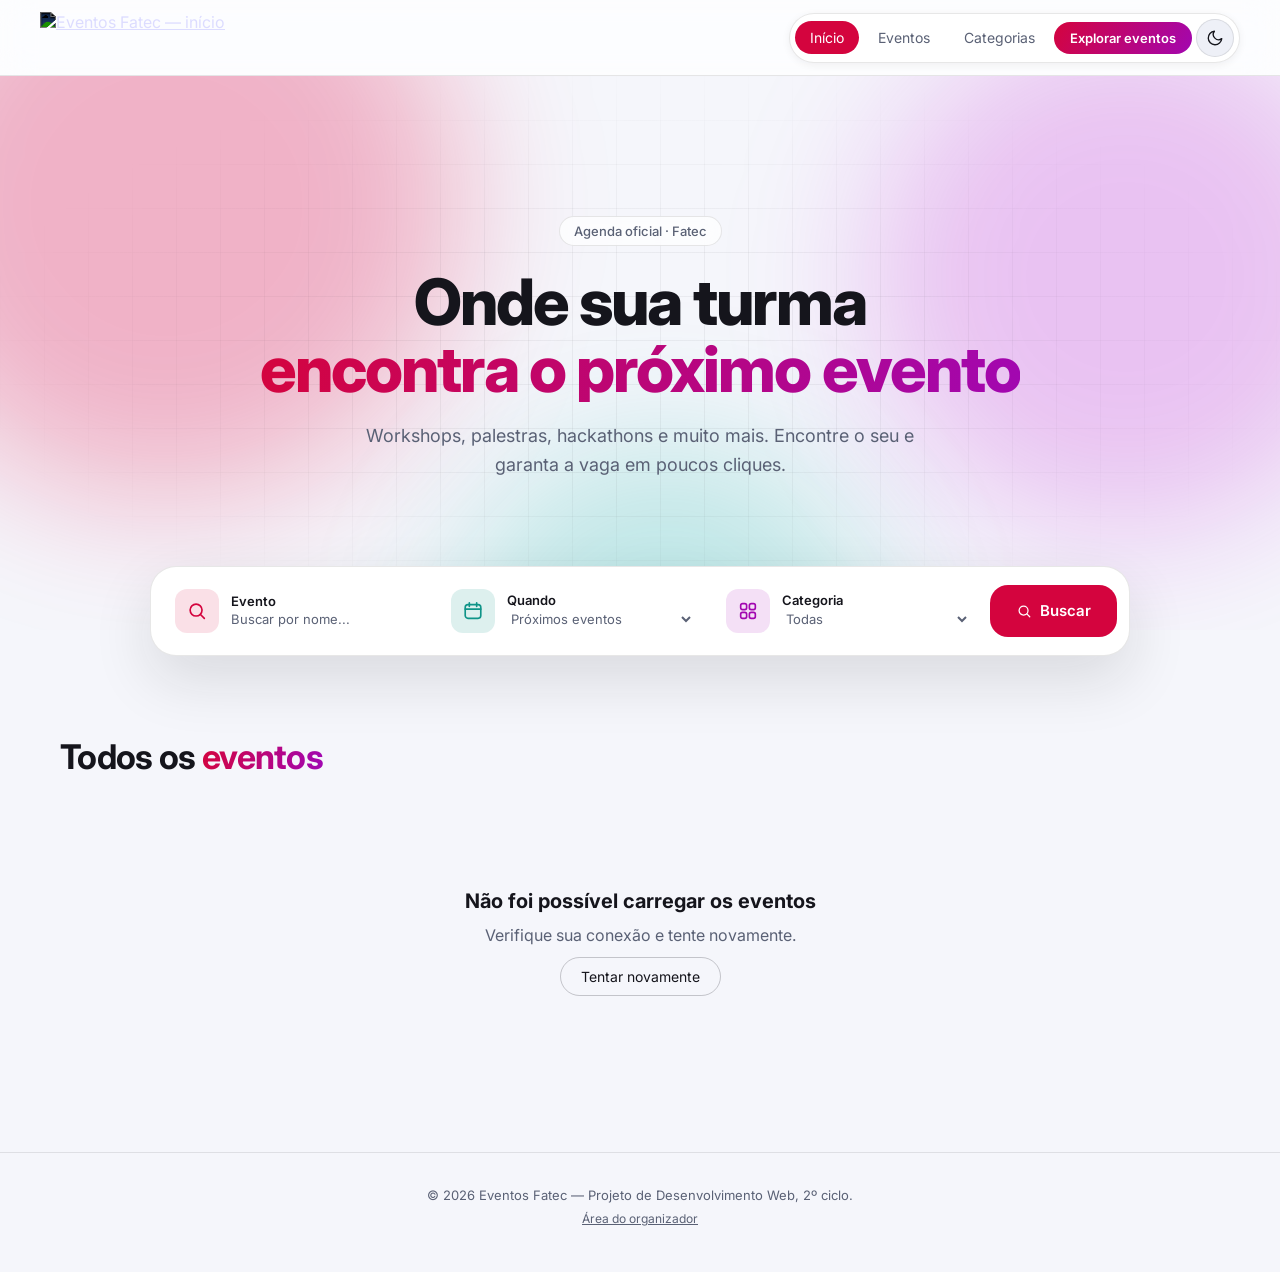
==== index.html @ 2abd9cce "feat: adicionar integracoes" ====
<!DOCTYPE html>
<html lang="pt-BR">

<head>
    <meta charset="UTF-8">
    <meta name="viewport" content="width=device-width, initial-scale=1.0">
    <title>Eventos Fatec | Agenda de eventos</title>
    <meta name="description" content="Workshops, palestras, hackathons e outros eventos da Fatec. Encontre e inscreva-se.">
    <meta name="color-scheme" content="dark light">
    <link rel="stylesheet" href="./assets/css/styles.css">

    <link rel="preconnect" href="https://fonts.googleapis.com">
    <link rel="preconnect" href="https://fonts.gstatic.com" crossorigin>
    <link
        href="https://fonts.googleapis.com/css2?family=Inter:ital,opsz,wght@0,14..32,100..900;1,14..32,100..900&display=swap"
        rel="stylesheet">

    <!-- Tema: no <head> para aplicar antes da primeira pintura (sem "flash") -->
    <script src="./assets/js/theme.js"></script>
</head>

<body class="site">
    <a class="skip-link" href="#conteudo">Pular para o conteúdo</a>

    <nav class="header-menu" aria-label="Principal">
        <a href="index.html" class="brand">
            <img class="logo" alt="Eventos Fatec — início" src="./assets/images/logotipo-eventos-fatec.png" />
        </a>
        <ul class="navigation">
            <li class="item">
                <a class="link active" href="index.html" aria-current="page">Início</a>
            </li>
            <li class="item">
                <a class="link" href="index.html#eventos">Eventos</a>
            </li>
            <li class="item">
                <a class="link" href="index.html#categorias">Categorias</a>
            </li>
            <li class="item">
                <a class="call-to-action" href="index.html#eventos">Explorar eventos</a>
            </li>
        </ul>
    </nav>

    <header class="hero">
        <div class="hero-aurora" aria-hidden="true">
            <span class="blob blob-1"></span>
            <span class="blob blob-2"></span>
            <span class="blob blob-3"></span>
            <span class="hero-grid"></span>
        </div>

        <div class="hero-content">
            <p class="eyebrow" data-reveal>Agenda oficial · Fatec</p>
            <h1 class="title" data-reveal>Onde sua turma <span class="highlight">encontra o próximo evento</span></h1>
            <p class="description" data-reveal>Workshops, palestras, hackathons e muito mais. Encontre o seu e garanta a vaga em poucos cliques.</p>
        </div>
    </header>

    <main id="conteudo">
        <form class="search-panel" id="form-busca" role="search" aria-label="Buscar eventos" data-reveal="scale">
            <label class="search-field">
                <span class="search-icon search-icon--primary" data-icon="search"></span>
                <span class="search-text">
                    <span class="search-label">Evento</span>
                    <input type="search" id="busca-eventos" name="q" placeholder="Buscar por nome..." autocomplete="off" />
                </span>
            </label>

            <label class="search-field">
                <span class="search-icon search-icon--secondary" data-icon="calendar"></span>
                <span class="search-text">
                    <span class="search-label">Quando</span>
                    <select id="filtro-periodo" name="quando">
                        <option value="proximos">Próximos eventos</option>
                        <option value="mes">Este mês</option>
                        <option value="todos">Todas as datas</option>
                        <option value="encerrados">Já encerrados</option>
                    </select>
                </span>
            </label>

            <label class="search-field">
                <span class="search-icon search-icon--tertiary" data-icon="grid"></span>
                <span class="search-text">
                    <span class="search-label">Categoria</span>
                    <select id="filtro-categoria" name="categoria">
                        <option value="">Todas</option>
                    </select>
                </span>
            </label>

            <button type="submit" class="search-submit">
                <span data-icon="search"></span>
                Buscar
            </button>
        </form>

        <section class="section" id="destaques" aria-labelledby="titulo-destaques">
            <div class="section-header" data-reveal>
                <h2 class="section-title" id="titulo-destaques">Em <span class="highlight">destaque</span></h2>
                <div class="carousel-controls">
                    <button type="button" class="round-button" id="carrossel-anterior" aria-label="Destaques anteriores">
                        <span class="flip" data-icon="arrow"></span>
                    </button>
                    <button type="button" class="round-button" id="carrossel-proximo" aria-label="Próximos destaques">
                        <span data-icon="arrow"></span>
                    </button>
                </div>
            </div>

            <div class="carousel" id="carrossel-destaques" tabindex="0" aria-label="Eventos em destaque"></div>
        </section>

        <section class="section" id="eventos" aria-labelledby="titulo-eventos">
            <div class="section-header" data-reveal>
                <h2 class="section-title" id="titulo-eventos">Todos os <span class="highlight">eventos</span></h2>
                <p class="results-count" id="contador-eventos" aria-live="polite"></p>
            </div>

            <nav class="filter" id="categorias" aria-label="Filtrar por categoria">
                <ul class="filter-list" id="lista-categorias"></ul>
            </nav>

            <div class="event-grid" id="lista-eventos"></div>
        </section>
    </main>

    <footer class="footer">
        <p>© 2026 Eventos Fatec — Projeto de Desenvolvimento Web, 2º ciclo.</p>
        <a class="footer-link" href="admin/login.html">Área do organizador</a>
    </footer>

    <script src="https://cdn.jsdelivr.net/npm/@supabase/supabase-js@2.118.0/dist/umd/supabase.min.js"></script>
    <script src="./supabase-credentials.js"></script>
    <script src="./assets/js/supabaseClient.js"></script>
    <script src="./assets/js/utils/dom.js"></script>
    <script src="./assets/js/utils/text.js"></script>
    <script src="./assets/js/motion.js"></script>
    <script src="./js/services/catalogoService.js"></script>
    <script src="./js/components/eventoView.js"></script>
    <script src="./js/pages/home.js"></script>
</body>

</html>
---- assets/css/styles.css ----
/* =============================================================================
   Eventos Fatec — estilos globais (site público + painel)

   Organização:
     1. Tokens (escala fixa + cores por tema)
     2. Base / acessibilidade
     3. Cabeçalho e navegação (compartilhado)
     4. Botões, tags e chips
     5. Site público: hero, busca, seções, carrossel, cards, detalhe, inscrição
     6. Formulários (compartilhado)
     7. Painel administrativo
     8. Estados: feedback, vazio, skeleton
     9. Movimento: animações, revelação ao rolar, troca de tema
    10. Responsivo

   Regra: nenhuma cor fixa fora da seção 1. Use sempre as variáveis --color-*.
   ============================================================================= */

/* ---------- 1. Tokens ---------- */

:root {
    /* Escala (não muda com o tema) */
    --radius-sm: 8px;
    --radius-md: 12px;
    --radius-lg: 18px;
    --radius-xl: 26px;
    --radius-pill: 999px;

    --container-lg: 1160px;
    --container-md: 820px;
    --container-sm: 520px;

    --font-sans: "Inter", system-ui, -apple-system, "Segoe UI", sans-serif;

    --ease-out: cubic-bezier(.22, 1, .36, 1);
    --ease-spring: cubic-bezier(.34, 1.56, .64, 1);
    --duration-fast: .2s;
    --duration: .35s;
    --duration-slow: .8s;

    --header-height: 76px;

    /* Marca (iguais nos dois temas) */
    --brand-pink: #e20543;
    --brand-purple: #bf09cf;
    --brand-teal: #14b8a6;
    --white: #ffffff;
    --black: #000000;

    /* Elementos sobre as capas coloridas (iguais nos dois temas) */
    --cover-shine: rgba(255, 255, 255, .28);
    --cover-watermark: rgba(255, 255, 255, .16);
    --cover-tag-dark: rgba(0, 0, 0, .45);
    --cover-text-shadow: rgba(0, 0, 0, .25);
    --date-badge-bg: rgba(255, 255, 255, .92);
    --date-badge-text: #15151c;
    --date-badge-text-muted: #5a6175;
}

/* Tema escuro (padrão) */
:root,
:root[data-theme="dark"] {
    color-scheme: dark;

    --color-bg: #121216;
    --color-bg-elevated: #0b0b0e;
    --color-surface: #1b1b21;
    --color-surface-2: #25252d;
    --color-input: #23232b;

    --color-text: #f5f5f8;
    --color-text-muted: #9aa3bd;
    --color-border: rgba(255, 255, 255, .12);
    --color-border-strong: rgba(255, 255, 255, .24);

    --color-primary: var(--brand-pink);
    --color-primary-hover: #ff2a63;
    --color-secondary: var(--brand-purple);
    --color-tertiary: var(--brand-teal);
    --color-on-primary: var(--white);

    --color-track: rgba(255, 255, 255, .12);
    --color-row-hover: rgba(255, 255, 255, .04);
    --color-glass: rgba(18, 18, 22, .62);
    --color-glass-light: rgba(255, 255, 255, .16);
    --color-glass-border: rgba(255, 255, 255, .14);
    --color-cover-text: var(--white);

    --color-success: #5fe0a0;
    --color-success-bg: rgba(46, 204, 113, .14);
    --color-success-border: rgba(46, 204, 113, .4);
    --color-danger: #ff8a8a;
    --color-danger-bg: rgba(248, 81, 73, .14);
    --color-danger-border: rgba(248, 81, 73, .45);
    --color-warning: #ffc864;
    --color-warning-bg: rgba(255, 184, 0, .16);

    --hero-blob-1: rgba(226, 5, 67, .55);
    --hero-blob-2: rgba(191, 9, 207, .45);
    --hero-blob-3: rgba(20, 184, 166, .35);
    --hero-grid-line: rgba(255, 255, 255, .05);

    --shadow-sm: 0 2px 8px rgba(0, 0, 0, .3);
    --shadow-md: 0 12px 30px rgba(0, 0, 0, .35);
    --shadow-lg: 0 24px 60px rgba(0, 0, 0, .5);
    --shadow-glow: 0 10px 30px rgba(226, 5, 67, .35);
}

/* Tema claro */
:root[data-theme="light"] {
    color-scheme: light;

    --color-bg: #f5f6fb;
    --color-bg-elevated: #ffffff;
    --color-surface: #ffffff;
    --color-surface-2: #eef0f7;
    --color-input: #ffffff;

    --color-text: #15151c;
    --color-text-muted: #5a6175;
    --color-border: rgba(21, 21, 28, .1);
    --color-border-strong: rgba(21, 21, 28, .22);

    --color-primary: #d4043e;
    --color-primary-hover: #b30334;
    --color-secondary: #a207b0;
    --color-tertiary: #0f9488;
    --color-on-primary: var(--white);

    --color-track: rgba(21, 21, 28, .1);
    --color-row-hover: rgba(21, 21, 28, .035);
    --color-glass: rgba(255, 255, 255, .72);
    --color-glass-light: rgba(255, 255, 255, .22);
    --color-glass-border: rgba(21, 21, 28, .08);
    --color-cover-text: var(--white);

    --color-success: #13804a;
    --color-success-bg: rgba(19, 128, 74, .1);
    --color-success-border: rgba(19, 128, 74, .35);
    --color-danger: #c0262d;
    --color-danger-bg: rgba(192, 38, 45, .08);
    --color-danger-border: rgba(192, 38, 45, .35);
    --color-warning: #9a6200;
    --color-warning-bg: rgba(255, 184, 0, .2);

    --hero-blob-1: rgba(226, 5, 67, .28);
    --hero-blob-2: rgba(191, 9, 207, .22);
    --hero-blob-3: rgba(20, 184, 166, .24);
    --hero-grid-line: rgba(21, 21, 28, .05);

    --shadow-sm: 0 2px 8px rgba(21, 21, 28, .06);
    --shadow-md: 0 12px 30px rgba(21, 21, 28, .08);
    --shadow-lg: 0 24px 60px rgba(21, 21, 28, .12);
    --shadow-glow: 0 10px 30px rgba(212, 4, 62, .25);

    --logo-filter: invert(1) hue-rotate(180deg) saturate(1.4);
}

/* ---------- 2. Base / acessibilidade ---------- */

* {
    margin: 0;
    padding: 0;
    box-sizing: border-box;
}

html {
    scroll-behavior: smooth;
    scroll-padding-top: calc(var(--header-height) + 16px);
}

body {
    font-family: var(--font-sans);
    background-color: var(--color-bg);
    color: var(--color-text);
    min-height: 100vh;
    display: flex;
    flex-direction: column;
    -webkit-font-smoothing: antialiased;
    transition: background-color var(--duration) ease, color var(--duration) ease;

    > main {
        flex: 1;
    }
}

input,
select,
textarea,
button {
    font: inherit;
}

:focus-visible {
    outline: 2px solid var(--color-primary);
    outline-offset: 3px;
    border-radius: 6px;
}

.skip-link {
    position: absolute;
    left: 16px;
    top: -60px;
    z-index: 100;
    padding: 10px 16px;
    border-radius: var(--radius-pill);
    background: var(--color-primary);
    color: var(--color-on-primary);
    text-decoration: none;
    transition: top var(--duration-fast);

    &:focus {
        top: 12px;
    }
}

.icon {
    width: 1.1em;
    height: 1.1em;
    flex-shrink: 0;
    fill: none;
    stroke: currentColor;
    stroke-width: 1.8;
    stroke-linecap: round;
    stroke-linejoin: round;
    vertical-align: -.18em;
}

[data-icon] {
    display: inline-flex;
}

.flip .icon {
    transform: scaleX(-1);
}

.highlight {
    background-image: linear-gradient(100deg, var(--color-primary), var(--color-secondary), var(--color-primary));
    background-size: 200% auto;
    background-clip: text;
    -webkit-background-clip: text;
    -webkit-text-fill-color: transparent;
    animation: gradient-pan 6s linear infinite;
}

/* ---------- 3. Cabeçalho e navegação ---------- */

.header-menu {
    position: sticky;
    top: 0;
    z-index: 50;
    display: flex;
    flex-wrap: wrap;
    justify-content: space-between;
    align-items: center;
    gap: 12px 24px;
    min-height: var(--header-height);
    padding: 10px clamp(16px, 4vw, 40px);
    background-color: var(--color-glass);
    backdrop-filter: blur(16px) saturate(140%);
    -webkit-backdrop-filter: blur(16px) saturate(140%);
    border-bottom: 1px solid var(--color-border);

    .brand {
        display: inline-flex;
    }

    .logo {
        height: 52px;
        /* O PNG tem o texto "Eventos" branco: no tema claro inverte a luminosidade
           e gira o matiz 180° para manter rosa/roxo da marca. */
        filter: var(--logo-filter, none);
        transition: transform var(--duration) var(--ease-spring);

        &:hover {
            transform: rotate(-4deg) scale(1.04);
        }
    }

    .navigation {
        display: flex;
        flex-wrap: wrap;
        justify-content: center;
        align-items: center;
        gap: 4px;
        list-style: none;
        padding: 5px;
        border-radius: var(--radius-pill);
        background-color: var(--color-surface);
        border: 1px solid var(--color-border);
        box-shadow: var(--shadow-sm);

        .item {
            display: flex;

            .link {
                display: inline-block;
                padding: 8px 15px;
                border-radius: var(--radius-pill);
                color: var(--color-text-muted);
                font-size: 14px;
                text-decoration: none;
                transition: color var(--duration-fast), background-color var(--duration-fast);

                &:hover {
                    color: var(--color-text);
                    background-color: var(--color-surface-2);
                }

                &.active {
                    color: var(--color-on-primary);
                    background-color: var(--color-primary);
                }
            }

            .call-to-action {
                display: inline-block;
                padding: 8px 16px;
                border: none;
                border-radius: var(--radius-pill);
                background-image: linear-gradient(120deg, var(--color-primary), var(--color-secondary));
                color: var(--color-on-primary);
                font-size: 13px;
                font-weight: 600;
                text-decoration: none;
                cursor: pointer;
                transition: transform var(--duration-fast) var(--ease-out), box-shadow var(--duration-fast);

                &:hover {
                    transform: translateY(-1px);
                    box-shadow: var(--shadow-glow);
                }
            }
        }
    }
}

.theme-toggle {
    position: relative;
    display: inline-grid;
    place-items: center;
    width: 38px;
    height: 38px;
    border-radius: 50%;
    border: 1px solid var(--color-border);
    background-color: var(--color-surface-2);
    color: var(--color-text);
    cursor: pointer;
    overflow: hidden;
    transition: border-color var(--duration-fast), transform var(--duration-fast) var(--ease-out);

    &:hover {
        border-color: var(--color-primary);
        transform: rotate(12deg);
    }

    svg {
        position: absolute;
        width: 18px;
        height: 18px;
        fill: none;
        stroke: currentColor;
        stroke-width: 1.8;
        stroke-linecap: round;
        stroke-linejoin: round;
        transition: transform .5s var(--ease-spring), opacity var(--duration);
    }
}

/* No escuro mostra o sol (ação: ir para o claro); no claro, a lua. */
:root[data-theme="dark"] .theme-toggle .icon-moon,
:root[data-theme="light"] .theme-toggle .icon-sun {
    opacity: 0;
    transform: rotate(-90deg) scale(.4);
}

/* ---------- 4. Botões, tags e chips ---------- */

.btn-cta {
    display: inline-flex;
    align-items: center;
    justify-content: center;
    gap: 8px;
    padding: 12px 24px;
    border: none;
    border-radius: var(--radius-pill);
    background-image: linear-gradient(120deg, var(--color-primary), var(--color-secondary));
    background-size: 160% auto;
    color: var(--color-on-primary);
    font-size: 14px;
    font-weight: 600;
    text-align: center;
    text-decoration: none;
    cursor: pointer;
    transition: transform var(--duration-fast) var(--ease-out), box-shadow var(--duration-fast), background-position var(--duration);

    &:hover:not(:disabled) {
        transform: translateY(-2px);
        box-shadow: var(--shadow-glow);
        background-position: right center;

        .icon {
            transform: translateX(3px);
        }
    }

    .icon {
        transition: transform var(--duration-fast) var(--ease-out);
    }

    &:disabled {
        background-image: none;
        background-color: var(--color-surface-2);
        color: var(--color-text-muted);
    }
}

.btn-cta--block {
    width: 100%;
}

.btn-ghost {
    display: inline-flex;
    align-items: center;
    justify-content: center;
    gap: 8px;
    padding: 10px 20px;
    border-radius: var(--radius-pill);
    border: 1px solid var(--color-border-strong);
    background-color: transparent;
    color: var(--color-text);
    font-size: 14px;
    text-decoration: none;
    cursor: pointer;
    transition: border-color var(--duration-fast), background-color var(--duration-fast);

    &:hover {
        border-color: var(--color-primary);
        background-color: var(--color-surface-2);
    }
}

.round-button {
    display: inline-grid;
    place-items: center;
    width: 42px;
    height: 42px;
    border-radius: 50%;
    border: 1px solid var(--color-border-strong);
    background-color: var(--color-surface);
    color: var(--color-text);
    cursor: pointer;
    transition: border-color var(--duration-fast), transform var(--duration-fast) var(--ease-out), opacity var(--duration-fast);

    &:hover:not(:disabled) {
        border-color: var(--color-primary);
        transform: scale(1.06);
    }

    &:disabled {
        opacity: .35;
    }
}

.btn-sm {
    display: inline-block;
    border: none;
    cursor: pointer;
    font-size: 12px;
    padding: 6px 14px;
    border-radius: var(--radius-pill);
    transition: var(--duration-fast);
    text-decoration: none;
}

.btn-edit {
    background-color: var(--color-surface-2);
    color: var(--color-text);
    border: 1px solid var(--color-border);

    &:hover {
        border-color: var(--color-primary);
    }
}

.btn-delete {
    background-color: transparent;
    color: var(--color-primary);
    border: 1px solid var(--color-primary);

    &:hover:not(:disabled) {
        background-color: var(--color-primary);
        color: var(--color-on-primary);
    }
}

.tag {
    display: inline-flex;
    align-items: center;
    padding: 4px 10px;
    border-radius: var(--radius-pill);
    font-size: 11px;
    font-weight: 600;
    letter-spacing: .02em;
}

.tag--highlight {
    background-color: var(--color-primary);
    color: var(--color-on-primary);
}

.tag--glass {
    background-color: var(--color-glass-light);
    color: var(--color-cover-text);
    backdrop-filter: blur(8px);
    -webkit-backdrop-filter: blur(8px);
}

.tag--muted {
    background-color: var(--cover-tag-dark);
    color: var(--white);
}

.tag--warning {
    background-color: var(--color-warning-bg);
    color: var(--color-warning);
    backdrop-filter: blur(8px);
    -webkit-backdrop-filter: blur(8px);
}

.chip {
    display: inline-flex;
    align-items: center;
    gap: 8px;
    padding: 8px 16px;
    border-radius: var(--radius-pill);
    border: 1px solid var(--color-border);
    background-color: var(--color-surface);
    color: var(--color-text-muted);
    font-size: 13px;
    cursor: pointer;
    transition: color var(--duration-fast), border-color var(--duration-fast), background-color var(--duration-fast), transform var(--duration-fast) var(--ease-out);

    &:hover {
        color: var(--color-text);
        border-color: var(--accent, var(--color-primary));
        transform: translateY(-1px);
    }

    &.active {
        color: var(--color-on-primary);
        background-color: var(--color-primary);
        border-color: var(--color-primary);

        .chip-dot {
            background-color: var(--color-on-primary);
        }
    }
}

.chip-dot {
    width: 8px;
    height: 8px;
    border-radius: 50%;
    background-color: var(--accent, var(--color-primary));
}

/* ---------- 5. Site público ---------- */

/* Hero */
.hero {
    position: relative;
    overflow: hidden;
    isolation: isolate;
    padding: clamp(80px, 12vw, 140px) 20px clamp(110px, 12vw, 150px);
    text-align: center;

    .hero-content {
        position: relative;
        max-width: 780px;
        margin: 0 auto;
        display: flex;
        flex-direction: column;
        align-items: center;
    }

    .eyebrow {
        display: inline-block;
        padding: 6px 14px;
        margin-bottom: 22px;
        border-radius: var(--radius-pill);
        border: 1px solid var(--color-border);
        background-color: var(--color-glass);
        backdrop-filter: blur(8px);
        -webkit-backdrop-filter: blur(8px);
        color: var(--color-text-muted);
        font-size: 13px;
        font-weight: 500;
    }

    .title {
        color: var(--color-text);
        font-size: clamp(34px, 5vw + 1rem, 64px);
        line-height: 1.05;
        letter-spacing: -.03em;
        font-weight: 800;
        margin-bottom: 20px;

        .highlight {
            display: inline-block;
        }
    }

    .description {
        color: var(--color-text-muted);
        font-size: clamp(15px, 1vw + .6rem, 18px);
        line-height: 1.6;
        max-width: 560px;
    }
}

.hero-aurora {
    position: absolute;
    inset: 0;
    z-index: -1;
    pointer-events: none;

    .blob {
        position: absolute;
        border-radius: 50%;
        filter: blur(70px);
        animation: drift 18s ease-in-out infinite alternate;
    }

    .blob-1 {
        width: 46vw;
        height: 46vw;
        max-width: 620px;
        max-height: 620px;
        left: -10%;
        top: -30%;
        background: var(--hero-blob-1);
    }

    .blob-2 {
        width: 40vw;
        height: 40vw;
        max-width: 540px;
        max-height: 540px;
        right: -8%;
        top: -10%;
        background: var(--hero-blob-2);
        animation-duration: 22s;
        animation-delay: -6s;
    }

    .blob-3 {
        width: 34vw;
        height: 34vw;
        max-width: 460px;
        max-height: 460px;
        left: 35%;
        bottom: -45%;
        background: var(--hero-blob-3);
        animation-duration: 26s;
        animation-delay: -12s;
    }

    .hero-grid {
        position: absolute;
        inset: 0;
        background-image:
            linear-gradient(var(--hero-grid-line) 1px, transparent 1px),
            linear-gradient(90deg, var(--hero-grid-line) 1px, transparent 1px);
        background-size: 44px 44px;
        mask-image: radial-gradient(ellipse at center, black 30%, transparent 75%);
        -webkit-mask-image: radial-gradient(ellipse at center, black 30%, transparent 75%);
    }
}

/* Painel de busca sobreposto ao hero */
.search-panel {
    position: relative;
    z-index: 2;
    display: grid;
    grid-template-columns: repeat(3, 1fr) auto;
    align-items: center;
    gap: 8px;
    width: min(92%, 980px);
    margin: -64px auto 0;
    padding: 12px;
    border-radius: var(--radius-xl);
    background-color: var(--color-surface);
    border: 1px solid var(--color-border);
    box-shadow: var(--shadow-lg);
}

.search-field {
    display: flex;
    align-items: center;
    gap: 12px;
    padding: 10px 12px;
    border-radius: var(--radius-lg);
    cursor: text;
    transition: background-color var(--duration-fast);

    &:hover,
    &:focus-within {
        background-color: var(--color-surface-2);
    }

    .search-text {
        display: flex;
        flex-direction: column;
        min-width: 0;
        flex: 1;
    }

    .search-label {
        font-size: 13px;
        font-weight: 600;
        color: var(--color-text);
    }

    input,
    select {
        width: 100%;
        border: none;
        background: transparent;
        color: var(--color-text-muted);
        font-size: 13px;
        padding: 2px 0;
        outline: none;
        cursor: pointer;

        &::placeholder {
            color: var(--color-text-muted);
        }
    }

    select option {
        background-color: var(--color-surface);
        color: var(--color-text);
    }
}

.search-icon {
    display: grid;
    place-items: center;
    width: 44px;
    height: 44px;
    border-radius: var(--radius-md);
    font-size: 20px;
    flex-shrink: 0;
    transition: transform var(--duration) var(--ease-spring);

    .search-field:hover &,
    .search-field:focus-within & {
        transform: scale(1.08) rotate(-4deg);
    }
}

.search-icon--primary {
    color: var(--color-primary);
    background-color: color-mix(in srgb, var(--color-primary) 12%, transparent);
}

.search-icon--secondary {
    color: var(--color-tertiary);
    background-color: color-mix(in srgb, var(--color-tertiary) 14%, transparent);
}

.search-icon--tertiary {
    color: var(--color-secondary);
    background-color: color-mix(in srgb, var(--color-secondary) 12%, transparent);
}

.search-submit {
    display: inline-flex;
    align-items: center;
    justify-content: center;
    gap: 8px;
    height: 52px;
    padding: 0 26px;
    border: none;
    border-radius: var(--radius-lg);
    background-color: var(--color-primary);
    color: var(--color-on-primary);
    font-size: 15px;
    font-weight: 600;
    cursor: pointer;
    transition: background-color var(--duration-fast), transform var(--duration-fast) var(--ease-out), box-shadow var(--duration-fast);

    &:hover {
        background-color: var(--color-primary-hover);
        transform: translateY(-1px);
        box-shadow: var(--shadow-glow);
    }
}

/* Seções */
.section {
    width: min(92%, var(--container-lg));
    margin: 0 auto;
    padding: clamp(48px, 7vw, 80px) 0 0;

    &:last-of-type {
        padding-bottom: clamp(56px, 8vw, 96px);
    }
}

.section-header {
    display: flex;
    flex-wrap: wrap;
    justify-content: space-between;
    align-items: flex-end;
    gap: 12px 20px;
    margin-bottom: 24px;
}

.section-title {
    font-size: clamp(24px, 2vw + 1rem, 34px);
    font-weight: 700;
    letter-spacing: -.02em;
    color: var(--color-text);
}

.results-count {
    color: var(--color-text-muted);
    font-size: 14px;
}

.carousel-controls {
    display: flex;
    gap: 8px;
}

/* Carrossel horizontal com snap */
.carousel {
    display: grid;
    grid-auto-flow: column;
    grid-auto-columns: min(300px, 80%);
    gap: 22px;
    overflow-x: auto;
    overscroll-behavior-x: contain;
    scroll-snap-type: x mandatory;
    padding: 6px 4px 22px;
    scrollbar-width: thin;
    scrollbar-color: var(--color-border-strong) transparent;

    > * {
        scroll-snap-align: start;
    }
}

/* Filtro de categorias */
.filter {
    margin-bottom: 28px;

    .filter-list {
        display: flex;
        flex-wrap: wrap;
        gap: 8px;
        list-style: none;
    }
}

/* Grade de eventos */
.event-grid {
    display: grid;
    grid-template-columns: repeat(auto-fill, minmax(min(100%, 270px), 1fr));
    gap: 26px 22px;

    > .empty-state {
        grid-column: 1 / -1;
    }
}

/* Card de evento */
.event-card {
    --accent-safe: var(--accent, var(--color-primary));
    min-width: 0;
}

.event-card-link {
    display: flex;
    flex-direction: column;
    gap: 14px;
    height: 100%;
    color: inherit;
    text-decoration: none;
    border-radius: var(--radius-xl);
    transition: transform var(--duration) var(--ease-out);

    &:hover {
        transform: translateY(-6px);

        .event-cover {
            box-shadow: var(--shadow-lg);
        }

        .event-cover::before {
            transform: scale(1.08) rotate(1deg);
        }

        .event-cover::after {
            transform: translateX(120%) skewX(-18deg);
        }

        .event-cover-watermark {
            transform: translateX(10px);
        }

        .event-title {
            color: var(--color-primary);
        }
    }
}

/* Capa gerada a partir da cor da categoria (sem depender de imagens) */
.event-cover,
.detail-hero,
.summary-cover {
    --accent-safe: var(--accent, var(--color-primary));
    position: relative;
    overflow: hidden;
    isolation: isolate;
    border-radius: var(--radius-xl);
    color: var(--color-cover-text);
    box-shadow: var(--shadow-md);
    transition: box-shadow var(--duration) var(--ease-out);

    &::before {
        content: "";
        position: absolute;
        inset: 0;
        z-index: -1;
        background:
            radial-gradient(120% 90% at 0% 0%, color-mix(in srgb, var(--accent-safe) 70%, var(--white)) 0%, transparent 55%),
            radial-gradient(90% 90% at 100% 100%, color-mix(in srgb, var(--color-secondary) 75%, var(--black)) 0%, transparent 60%),
            linear-gradient(140deg, var(--accent-safe), color-mix(in srgb, var(--accent-safe) 35%, var(--color-secondary)));
        transition: transform var(--duration-slow) var(--ease-out);
    }
}

.event-cover {
    aspect-ratio: 4 / 3;
    padding: 14px;

    /* Brilho que atravessa a capa no hover */
    &::after {
        content: "";
        position: absolute;
        inset: -20% auto -20% -60%;
        width: 40%;
        background: linear-gradient(90deg, transparent, var(--cover-shine), transparent);
        transform: translateX(-120%) skewX(-18deg);
        transition: transform .9s var(--ease-out);
        pointer-events: none;
    }
}

.event-card--featured .event-cover {
    aspect-ratio: 4 / 5;
}

.event-cover-watermark {
    position: absolute;
    left: 14px;
    bottom: 2px;
    z-index: -1;
    font-size: clamp(44px, 6vw, 72px);
    font-weight: 900;
    letter-spacing: -.04em;
    line-height: 1;
    color: var(--cover-watermark);
    white-space: nowrap;
    transition: transform var(--duration-slow) var(--ease-out);
}

.event-cover-tags {
    position: absolute;
    top: 14px;
    right: 14px;
    display: flex;
    flex-wrap: wrap;
    justify-content: flex-end;
    gap: 6px;
    max-width: 60%;
}

.event-cover-category {
    position: absolute;
    left: 14px;
    bottom: 14px;
    padding: 5px 12px;
    border-radius: var(--radius-pill);
    background-color: var(--color-glass-light);
    backdrop-filter: blur(8px);
    -webkit-backdrop-filter: blur(8px);
    font-size: 12px;
    font-weight: 600;
}

.date-badge {
    display: inline-flex;
    flex-direction: column;
    align-items: center;
    min-width: 52px;
    padding: 6px 8px;
    border-radius: var(--radius-md);
    background-color: var(--date-badge-bg);
    color: var(--date-badge-text); /* sempre escuro: fica sobre a capa colorida */
    box-shadow: var(--shadow-sm);
    line-height: 1;

    .date-badge-day {
        font-size: 20px;
        font-weight: 800;
    }

    .date-badge-month {
        margin-top: 3px;
        font-size: 11px;
        font-weight: 600;
        text-transform: uppercase;
        letter-spacing: .06em;
        color: var(--date-badge-text-muted);
    }
}

.event-body {
    display: flex;
    flex-direction: column;
    gap: 10px;
    padding: 0 4px;
}

.event-title {
    font-size: 18px;
    font-weight: 700;
    letter-spacing: -.01em;
    line-height: 1.3;
    color: var(--color-text);
    transition: color var(--duration-fast);
}

.event-meta {
    display: flex;
    flex-wrap: wrap;
    gap: 6px 16px;
    list-style: none;
    color: var(--color-text-muted);
    font-size: 13px;

    li {
        display: inline-flex;
        align-items: center;
        gap: 6px;
        min-width: 0;
    }

    li:first-child .icon {
        color: var(--color-primary);
    }

    li:nth-child(2) .icon {
        color: var(--color-tertiary);
    }

    li:nth-child(3) .icon {
        color: var(--color-secondary);
    }
}

.event-card.is-closed .event-cover {
    filter: grayscale(.85);
}

/* Barra de ocupação */
.capacity {
    display: flex;
    flex-direction: column;
    gap: 6px;
    font-size: 12px;
    color: var(--color-text-muted);

    .capacity-row {
        display: flex;
        justify-content: space-between;
        gap: 8px;
    }

    .capacity-track {
        height: 6px;
        border-radius: var(--radius-pill);
        background-color: var(--color-track);
        overflow: hidden;
    }

    .capacity-fill {
        display: block;
        width: var(--fill, 0%);
        height: 100%;
        border-radius: inherit;
        background-image: linear-gradient(90deg, var(--color-primary), var(--color-secondary));
        transform-origin: left;
        transition: transform 1.1s var(--ease-out) calc(var(--reveal-delay, 0ms) + .25s);
    }
}

.capacity--compact .capacity-track {
    height: 4px;
}

.capacity--ultimas .capacity-fill {
    background-image: linear-gradient(90deg, var(--color-warning), var(--color-primary));
}

.capacity--esgotado .capacity-fill,
.capacity--encerrado .capacity-fill {
    background-image: none;
    background-color: var(--color-text-muted);
}

/* Breadcrumb */
.breadcrumb {
    display: flex;
    flex-wrap: wrap;
    align-items: center;
    gap: 8px;
    margin-bottom: 24px;
    color: var(--color-text-muted);
    font-size: 13px;

    a {
        color: var(--color-text-muted);
        text-decoration: none;
        transition: color var(--duration-fast);

        &:hover {
            color: var(--color-primary);
        }
    }
}

/* Página de detalhe */
.detail {
    width: min(92%, var(--container-lg));
    margin: 36px auto 80px;
}

.detail-hero {
    display: flex;
    flex-direction: column;
    justify-content: space-between;
    gap: 40px;
    min-height: clamp(260px, 32vw, 360px);
    padding: clamp(20px, 3vw, 36px);

    .event-cover-watermark {
        font-size: clamp(64px, 12vw, 150px);
        left: clamp(20px, 3vw, 36px);
        bottom: -8px;
    }

    .date-badge {
        align-self: flex-start;
    }
}

.detail-hero-text {
    display: flex;
    flex-direction: column;
    gap: 12px;
}

.detail-tags {
    display: flex;
    flex-wrap: wrap;
    gap: 8px;
}

.detail-title {
    font-size: clamp(28px, 3vw + 1rem, 48px);
    font-weight: 800;
    letter-spacing: -.03em;
    line-height: 1.08;
    max-width: 780px;
    text-shadow: 0 2px 20px var(--cover-text-shadow);
}

.detail-subtitle {
    font-size: 15px;
    opacity: .9;
    text-transform: capitalize;
}

.detail-columns {
    display: grid;
    grid-template-columns: minmax(0, 1.7fr) minmax(280px, 1fr);
    gap: 28px;
    margin-top: 28px;
    align-items: start;
}

.detail-main {
    display: flex;
    flex-direction: column;
    gap: 16px;
    align-items: flex-start;
}

.detail-section-title {
    font-size: 20px;
    font-weight: 700;
    color: var(--color-text);

    &:not(:first-child) {
        margin-top: 16px;
    }
}

.detail-description {
    color: var(--color-text-muted);
    font-size: 16px;
    line-height: 1.75;
    white-space: pre-line;
}

.info-list {
    display: grid;
    grid-template-columns: repeat(auto-fill, minmax(230px, 1fr));
    gap: 12px;
    width: 100%;
    list-style: none;
}

.info-item {
    display: flex;
    gap: 12px;
    align-items: flex-start;
    padding: 14px;
    border-radius: var(--radius-lg);
    background-color: var(--color-surface);
    border: 1px solid var(--color-border);

    .info-icon {
        display: grid;
        place-items: center;
        width: 38px;
        height: 38px;
        flex-shrink: 0;
        border-radius: var(--radius-md);
        color: var(--color-primary);
        background-color: color-mix(in srgb, var(--color-primary) 12%, transparent);
        font-size: 18px;
    }

    .info-label {
        display: block;
        font-size: 12px;
        color: var(--color-text-muted);
    }

    .info-value {
        display: block;
        font-size: 14px;
        font-weight: 500;
        color: var(--color-text);
        overflow-wrap: anywhere;
    }
}

.detail-aside {
    position: sticky;
    top: calc(var(--header-height) + 20px);
}

.ticket-card {
    display: flex;
    flex-direction: column;
    gap: 18px;
    padding: 24px;
    border-radius: var(--radius-xl);
    background-color: var(--color-surface);
    border: 1px solid var(--color-border);
    box-shadow: var(--shadow-md);

    .capacity {
        font-size: 13px;
    }
}

.ticket-label {
    font-size: 13px;
    font-weight: 600;
    color: var(--color-success);
}

.cta-note {
    margin-top: -8px;
    font-size: 13px;
    color: var(--color-text-muted);
    text-align: center;
}

/* Página de inscrição */
.subscription {
    width: min(92%, 1040px);
    margin: 36px auto 80px;
}

.subscription-content {
    display: grid;
    grid-template-columns: minmax(0, 1fr) minmax(0, 1.25fr);
    gap: 28px;
    align-items: start;
}

.subscription-summary {
    position: sticky;
    top: calc(var(--header-height) + 20px);
    display: flex;
    flex-direction: column;
    gap: 18px;
    padding: 14px 14px 22px;
    border-radius: var(--radius-xl);
    background-color: var(--color-surface);
    border: 1px solid var(--color-border);
    box-shadow: var(--shadow-md);
}

.summary-cover {
    aspect-ratio: 16 / 9;
    padding: 14px;
}

.summary-body {
    display: flex;
    flex-direction: column;
    gap: 12px;
    padding: 0 8px;
}

.summary-eyebrow {
    font-size: 12px;
    font-weight: 600;
    color: var(--color-text-muted);
    text-transform: uppercase;
    letter-spacing: .06em;
}

.summary-title {
    font-size: 22px;
    font-weight: 700;
    letter-spacing: -.02em;
    color: var(--color-text);
}

.subscription-form {
    padding: clamp(22px, 3vw, 32px);
    border-radius: var(--radius-xl);
    background-color: var(--color-surface);
    border: 1px solid var(--color-border);
    box-shadow: var(--shadow-md);
}

.subscription-form-header {
    margin-bottom: 4px;

    .title {
        font-size: 26px;
        font-weight: 800;
        letter-spacing: -.02em;
        color: var(--color-text);
    }

    p {
        margin-top: 6px;
        color: var(--color-text-muted);
        font-size: 14px;
    }
}

.privacy-note {
    font-size: 12px;
    color: var(--color-text-muted);
}

.subscription-confirmation {
    display: flex;
    flex-direction: column;
    align-items: center;
    gap: 12px;
    max-width: var(--container-sm);
    margin: 20px auto 0;
    padding: 40px 28px;
    border-radius: var(--radius-xl);
    background-color: var(--color-surface);
    border: 1px solid var(--color-border);
    box-shadow: var(--shadow-lg);
    text-align: center;
    animation: pop-in .6s var(--ease-spring) both;

    &[hidden] {
        display: none;
    }

    .title {
        font-size: 26px;
        font-weight: 800;
        color: var(--color-text);
        outline: none;
    }

    p {
        color: var(--color-text-muted);
        font-size: 14px;
    }
}

.confirmation-code {
    padding: 12px 22px;
    border-radius: var(--radius-md);
    border: 1px dashed var(--color-primary);
    background-color: color-mix(in srgb, var(--color-primary) 8%, transparent);
    color: var(--color-primary);
    font-size: 22px;
    letter-spacing: .12em;
    font-variant-numeric: tabular-nums;
}

.confirmation-actions {
    display: flex;
    flex-wrap: wrap;
    justify-content: center;
    gap: 10px;
    margin-top: 10px;
}

/* Check animado: o traço é "desenhado" */
.success-check {
    width: 76px;
    height: 76px;
    fill: none;
    stroke-linecap: round;
    stroke-linejoin: round;

    circle {
        stroke: var(--color-success);
        stroke-width: 2.5;
        stroke-dasharray: 151;
        stroke-dashoffset: 151;
        animation: draw .7s var(--ease-out) .15s forwards;
    }

    path {
        stroke: var(--color-success);
        stroke-width: 3.5;
        stroke-dasharray: 36;
        stroke-dashoffset: 36;
        animation: draw .45s var(--ease-out) .75s forwards;
    }
}

/* Rodapé */
.footer {
    display: flex;
    flex-direction: column;
    align-items: center;
    gap: 8px;
    padding: 34px 20px 46px;
    border-top: 1px solid var(--color-border);
    color: var(--color-text-muted);
    font-size: 13px;
    text-align: center;
}

.footer-link {
    color: var(--color-text-muted);
    font-size: 12px;
    transition: color var(--duration-fast);

    &:hover {
        color: var(--color-primary);
    }
}

/* ---------- 6. Formulários ---------- */

.subscription-form,
.admin-form {
    display: flex;
    flex-direction: column;
    gap: 16px;
}

.subscription-form .call-to-action,
.admin-form .call-to-action {
    background-image: linear-gradient(120deg, var(--color-primary), var(--color-secondary));
    color: var(--color-on-primary);
    border: none;
    padding: 13px 18px;
    border-radius: var(--radius-pill);
    font-size: 15px;
    font-weight: 600;
    cursor: pointer;
    transition: transform var(--duration-fast) var(--ease-out), box-shadow var(--duration-fast);

    &:hover:not(:disabled) {
        transform: translateY(-1px);
        box-shadow: var(--shadow-glow);
    }
}

.form-row {
    display: grid;
    grid-template-columns: repeat(auto-fit, minmax(200px, 1fr));
    gap: 16px;
}

.form-field {
    display: flex;
    flex-direction: column;
    gap: 6px;

    label {
        color: var(--color-text-muted);
        font-size: 13px;
        font-weight: 500;
    }

    input,
    select,
    textarea {
        border-radius: var(--radius-md);
        padding: 12px 15px;
        background-color: var(--color-input);
        border: 1px solid var(--color-border-strong);
        color: var(--color-text);
        outline: none;
        transition: border-color var(--duration-fast), box-shadow var(--duration-fast);
        font-size: 15px;

        &::placeholder {
            color: var(--color-text-muted);
            opacity: .8;
        }

        &:hover {
            border-color: var(--color-text-muted);
        }

        &:focus {
            border-color: var(--color-primary);
            box-shadow: 0 0 0 4px color-mix(in srgb, var(--color-primary) 18%, transparent);
        }

        &.invalid,
        &[aria-invalid="true"] {
            border-color: var(--color-danger);
        }
    }

    textarea {
        resize: vertical;
        min-height: 90px;
    }

    input[type="color"] {
        padding: 4px;
        height: 44px;
        max-width: 120px;
        cursor: pointer;
    }

    .checkbox-field {
        display: flex;
        align-items: center;
        gap: 8px;
        flex-direction: row;

        input {
            width: auto;
        }
    }
}

.error {
    color: var(--color-danger);
    font-size: 12px;
    display: none;
}

.field-hint {
    color: var(--color-text-muted);
    font-size: 12px;
}

.form-actions {
    display: flex;
    gap: 12px;
    align-items: center;

    .call-to-action {
        flex: 1;
    }

    .hide {
        display: none;
    }
}

/* ---------- 7. Painel administrativo ---------- */

/* Esconde páginas protegidas até o guard.js confirmar a sessão (evita "flash" de conteúdo). */
html[data-auth="required"] body {
    visibility: hidden;
}

.admin {
    width: min(92%, var(--container-lg));
    margin: 54px auto 90px;
    display: flex;
    flex-direction: column;
    gap: 40px;
}

.admin-header {
    display: flex;
    flex-wrap: wrap;
    justify-content: space-between;
    align-items: center;
    gap: 16px;

    h1 {
        color: var(--color-text);
        font-size: 28px;
        letter-spacing: -.02em;
        margin-bottom: 6px;
    }

    p {
        color: var(--color-text-muted);
        font-size: 14px;
    }
}

.admin-panel {
    background-color: var(--color-surface);
    border: 1px solid var(--color-border);
    border-radius: var(--radius-lg);
    padding: 26px;
    box-shadow: var(--shadow-sm);

    h2 {
        color: var(--color-text);
        font-size: 18px;
        margin-bottom: 20px;
    }
}

.admin-filter {
    display: flex;
    align-items: center;
    flex-wrap: wrap;
    gap: 12px;
    margin-bottom: 20px;

    label {
        color: var(--color-text-muted);
        font-size: 13px;
    }

    select {
        border-radius: var(--radius-md);
        padding: 8px 14px;
        background-color: var(--color-input);
        border: 1px solid var(--color-border-strong);
        color: var(--color-text);
        outline: none;
        font-size: 13px;
        transition: border-color var(--duration-fast);

        &:focus,
        &:hover {
            border-color: var(--color-primary);
        }
    }
}

.admin-table-wrap {
    width: 100%;
    overflow-x: auto;
}

.admin-table {
    width: 100%;
    border-collapse: collapse;
    min-width: 640px;

    th,
    td {
        padding: 12px 16px;
        text-align: left;
        font-size: 13px;
        color: var(--color-text);
        border-bottom: 1px solid var(--color-border);
        white-space: nowrap;
    }

    th {
        color: var(--color-text-muted);
        text-transform: uppercase;
        font-size: 11px;
        font-weight: 600;
    }

    tbody tr {
        transition: background-color var(--duration-fast);

        &:hover {
            background-color: var(--color-row-hover);
        }

        &:last-child td {
            border-bottom: none;
        }
    }

    .actions {
        display: flex;
        gap: 8px;
    }
}

.admin-quicklinks {
    display: grid;
    grid-template-columns: repeat(auto-fit, minmax(220px, 1fr));
    gap: 20px;
}

.admin-quicklink {
    background-color: var(--color-surface);
    border: 1px solid var(--color-border);
    border-radius: var(--radius-lg);
    padding: 24px;
    text-decoration: none;
    color: var(--color-text);
    display: flex;
    flex-direction: column;
    gap: 8px;
    transition: border-color var(--duration-fast), transform var(--duration-fast) var(--ease-out), box-shadow var(--duration-fast);

    strong {
        font-size: 18px;
    }

    span {
        color: var(--color-text-muted);
        font-size: 13px;
    }

    &:hover {
        border-color: var(--color-primary);
        transform: translateY(-3px);
        box-shadow: var(--shadow-md);
    }
}

.badge {
    display: inline-block;
    padding: 3px 10px;
    border-radius: var(--radius-pill);
    font-size: 11px;
    font-weight: 600;
}

.badge-admin {
    background-color: var(--color-primary);
    color: var(--color-on-primary);
}

.badge-user {
    background-color: var(--color-surface-2);
    color: var(--color-text);
    border: 1px solid var(--color-border);
}

.badge-active {
    background-color: var(--color-success-bg);
    color: var(--color-success);
    border: 1px solid var(--color-success-border);
}

.badge-inactive {
    background-color: var(--color-surface-2);
    color: var(--color-text-muted);
    border: 1px solid var(--color-border);
}

.color-dot {
    display: inline-block;
    width: 12px;
    height: 12px;
    border-radius: 50%;
    margin-right: 8px;
    vertical-align: middle;
    border: 1px solid var(--color-border-strong);
}

.login {
    width: 90%;
    max-width: 420px;
    margin: 90px auto;
    display: flex;
    flex-direction: column;
    gap: 20px;
    text-align: center;

    h1 {
        color: var(--color-text);
        font-size: 26px;
    }

    p {
        color: var(--color-text-muted);
        font-size: 13px;
        margin-top: -8px;
    }

    .admin-form {
        text-align: left;
        margin-top: 10px;
    }
}

.pagination {
    display: flex;
    align-items: center;
    justify-content: space-between;
    gap: 12px;
    margin-top: 16px;
    flex-wrap: wrap;
}

.pagination-info {
    color: var(--color-text-muted);
    font-size: 13px;
}

/* ---------- 8. Estados ---------- */

.hide {
    display: none;
}

.show {
    display: block;
}

button:disabled {
    opacity: .6;
    cursor: not-allowed;
}

.feedback {
    display: none;
    padding: 12px 16px;
    border-radius: var(--radius-md);
    font-size: 14px;
    text-align: left;
}

.feedback.show {
    display: block;
    margin: 0 0 16px;
    animation: shake-in .4s var(--ease-out);
}

/* Seletores compostos para vencer regras de contexto (ex.: `.login p`). */
.feedback.feedback-success {
    color: var(--color-success);
    background-color: var(--color-success-bg);
    border: 1px solid var(--color-success-border);
}

.feedback.feedback-error {
    color: var(--color-danger);
    background-color: var(--color-danger-bg);
    border: 1px solid var(--color-danger-border);
}

.empty-state {
    display: flex;
    flex-direction: column;
    align-items: center;
    gap: 12px;
    padding: 60px 20px;
    width: 100%;
    color: var(--color-text-muted);
    text-align: center;

    &[hidden] {
        display: none;
    }

    .empty-state-title {
        font-size: 20px;
        font-weight: 700;
        color: var(--color-text);
    }
}

/* Skeleton com brilho deslizando */
.is-skeleton .event-cover,
.sk-line,
.detail-skeleton-cover {
    background-image: linear-gradient(100deg, var(--color-surface) 30%, var(--color-surface-2) 50%, var(--color-surface) 70%);
    background-size: 200% 100%;
    animation: shimmer 1.4s linear infinite;
    box-shadow: none;

    &::before,
    &::after {
        display: none;
    }
}

.is-skeleton .event-body {
    gap: 8px;
}

.sk-line {
    display: block;
    height: 14px;
    border-radius: var(--radius-pill);
    width: 85%;
}

.sk-line--short {
    width: 50%;
}

.detail-skeleton {
    display: flex;
    flex-direction: column;
    gap: 14px;

    &[hidden] {
        display: none;
    }
}

.detail-skeleton-cover {
    height: clamp(260px, 32vw, 360px);
    border-radius: var(--radius-xl);
}

.detail-skeleton--compact {
    max-width: var(--container-sm);
}

/* ---------- 9. Movimento ---------- */

/* Revelação ao rolar (motion.js). Só esconde quando há JS (.js no <html>). */
.js [data-reveal] {
    opacity: 0;
    transform: translateY(22px);
    transition:
        opacity var(--duration-slow) var(--ease-out) var(--reveal-delay, 0ms),
        transform var(--duration-slow) var(--ease-out) var(--reveal-delay, 0ms);
}

.js [data-reveal="scale"] {
    transform: translateY(16px) scale(.96);
}

.js [data-reveal="fade"] {
    transform: none;
}

.js [data-reveal].is-visible {
    opacity: 1;
    transform: none;
}

/* Barra de ocupação "enche" quando o card aparece */
.js [data-reveal] .capacity-fill {
    transform: scaleX(0);
}

.js [data-reveal].is-visible .capacity-fill {
    transform: scaleX(1);
}

@keyframes drift {
    0% {
        transform: translate(0, 0) scale(1);
    }

    50% {
        transform: translate(6%, 8%) scale(1.12);
    }

    100% {
        transform: translate(-6%, 4%) scale(.94);
    }
}

@keyframes gradient-pan {
    to {
        background-position: 200% center;
    }
}

@keyframes shimmer {
    from {
        background-position: 150% 0;
    }

    to {
        background-position: -50% 0;
    }
}

@keyframes draw {
    to {
        stroke-dashoffset: 0;
    }
}

@keyframes pop-in {
    from {
        opacity: 0;
        transform: translateY(16px) scale(.94);
    }

    to {
        opacity: 1;
        transform: none;
    }
}

@keyframes shake-in {
    0% {
        opacity: 0;
        transform: translateX(0);
    }

    30% {
        opacity: 1;
        transform: translateX(-4px);
    }

    60% {
        transform: translateX(3px);
    }

    100% {
        transform: translateX(0);
    }
}

/* Troca de tema com View Transitions (theme.js anima o círculo) */
::view-transition-old(root),
::view-transition-new(root) {
    animation: none;
    mix-blend-mode: normal;
}

/* Quem pede menos movimento não recebe animações */
@media (prefers-reduced-motion: reduce) {

    *,
    *::before,
    *::after {
        animation-duration: .001ms !important;
        animation-iteration-count: 1 !important;
        transition-duration: .001ms !important;
        transition-delay: 0ms !important;
        scroll-behavior: auto !important;
    }

    html {
        scroll-behavior: auto;
    }
}

/* ---------- 10. Responsivo ---------- */

@media (max-width: 900px) {
    .search-panel {
        grid-template-columns: 1fr 1fr;
    }

    .search-submit {
        grid-column: 1 / -1;
    }

    .detail-columns,
    .subscription-content {
        grid-template-columns: 1fr;
    }

    .detail-aside,
    .subscription-summary {
        position: static;
    }
}

@media (max-width: 720px) {
    :root {
        --header-height: 120px;
    }

    .header-menu {
        justify-content: center;

        .logo {
            height: 42px;
        }

        .navigation .item .link {
            padding: 7px 11px;
            font-size: 13px;
        }
    }

    .search-panel {
        grid-template-columns: 1fr;
        margin-top: -48px;
    }

    .admin-header {
        flex-direction: column;
        align-items: flex-start;
    }
}
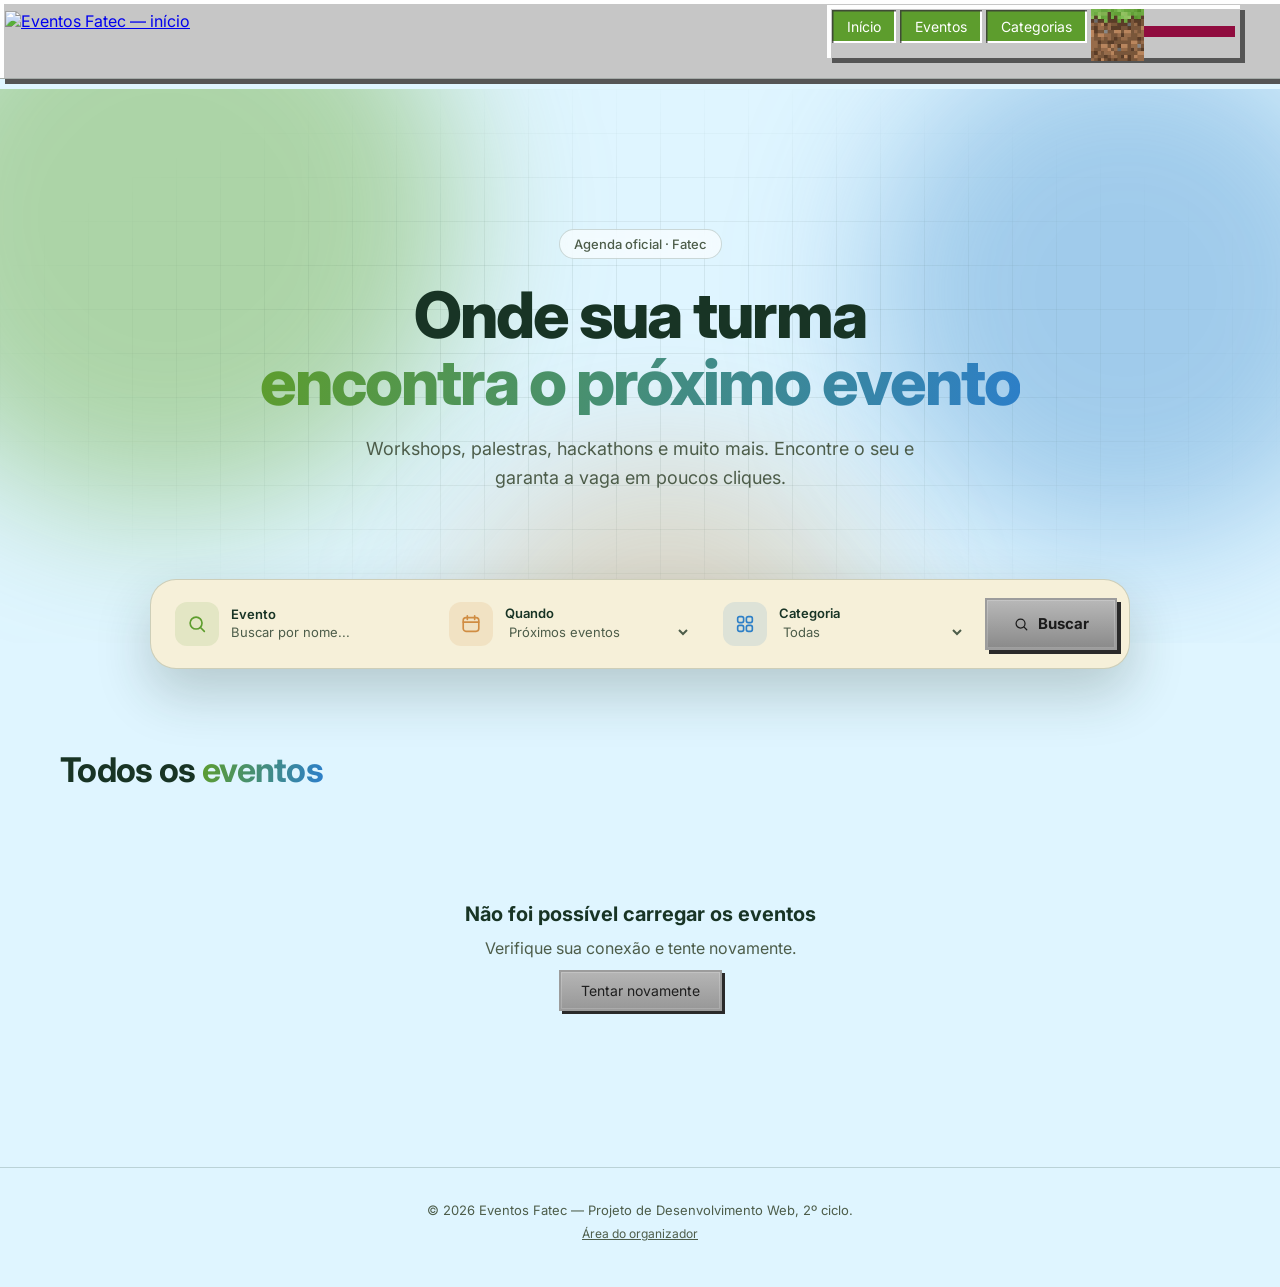
==== commit 19934c46: "css mine (foco navegacao)" ====
--- a/index.html
+++ b/index.html
@@ -8,6 +8,7 @@
     <meta name="description" content="Workshops, palestras, hackathons e outros eventos da Fatec. Encontre e inscreva-se.">
     <meta name="color-scheme" content="dark light">
     <link rel="stylesheet" href="./assets/css/styles.css">
+    <link rel="stylesheet" href="./assets/css/mine.css">
 
     <link rel="preconnect" href="https://fonts.googleapis.com">
     <link rel="preconnect" href="https://fonts.gstatic.com" crossorigin>
@@ -22,25 +23,8 @@
 <body class="site">
     <a class="skip-link" href="#conteudo">Pular para o conteúdo</a>
 
-    <nav class="header-menu" aria-label="Principal">
-        <a href="index.html" class="brand">
-            <img class="logo" alt="Eventos Fatec — início" src="./assets/images/logotipo-eventos-fatec.png" />
-        </a>
-        <ul class="navigation">
-            <li class="item">
-                <a class="link active" href="index.html" aria-current="page">Início</a>
-            </li>
-            <li class="item">
-                <a class="link" href="index.html#eventos">Eventos</a>
-            </li>
-            <li class="item">
-                <a class="link" href="index.html#categorias">Categorias</a>
-            </li>
-            <li class="item">
-                <a class="call-to-action" href="index.html#eventos">Explorar eventos</a>
-            </li>
-        </ul>
-    </nav>
+    <div id="site-navigation"></div>
+    <script src="./assets/js/nav.js"></script>
 
     <header class="hero">
         <div class="hero-aurora" aria-hidden="true">
@@ -140,6 +124,8 @@
     <script src="./js/services/catalogoService.js"></script>
     <script src="./js/components/eventoView.js"></script>
     <script src="./js/pages/home.js"></script>
+    
 </body>
 
+
 </html>
--- a/assets/css/styles.css
+++ b/assets/css/styles.css
@@ -40,14 +40,27 @@
 
     --header-height: 76px;
 
-    /* Marca (iguais nos dois temas) */
-    --brand-pink: #e20543;
-    --brand-purple: #bf09cf;
-    --brand-teal: #14b8a6;
+    /* Inventário / blocos */
+    --slot-bg: #6f6f6f;
+    --slot-bg-strong: #4b4b4b;
+    --slot-frame: #9c9c9c;
+    --slot-shadow: #2a2a2a;
+    --slot-inner: rgba(0, 0, 0, .12);
+
+    /* Marca base inspirada em Minecraft */
+    --minecraft-grass: #68a82f;
+    --minecraft-grass-dark: #3a6d1b;
+    --minecraft-dirt: #8b5a2b;
+    --minecraft-sand: #e7d9a0;
+    --minecraft-sky: #9ad9ff;
+    --minecraft-oak: #c08f52;
+    --minecraft-emerald: #4dc3a4;
+    --minecraft-red: #d84d27;
+    --minecraft-purple: #7d4dff;
+    --minecraft-end: #1d1834;
     --white: #ffffff;
     --black: #000000;
 
-    /* Elementos sobre as capas coloridas (iguais nos dois temas) */
     --cover-shine: rgba(255, 255, 255, .28);
     --cover-watermark: rgba(255, 255, 255, .16);
     --cover-tag-dark: rgba(0, 0, 0, .45);
@@ -57,103 +70,152 @@
     --date-badge-text-muted: #5a6175;
 }
 
-/* Tema escuro (padrão) */
 :root,
-:root[data-theme="dark"] {
+:root[data-theme="overworld"] {
+    color-scheme: light;
+
+    --color-bg: #dff5ff;
+    --color-bg-elevated: #eefbe5;
+    --color-surface: #f6f0d9;
+    --color-surface-2: #dfeec6;
+    --color-input: #fffef5;
+
+    --color-text: #183425;
+    --color-text-muted: #4d5d4a;
+    --color-border: rgba(20, 53, 34, .18);
+    --color-border-strong: rgba(20, 53, 34, .28);
+
+    --color-primary: #5d9d2d;
+    --color-primary-hover: #467e22;
+    --color-secondary: #2d7fc7;
+    --color-tertiary: #d08d43;
+    --color-on-primary: var(--white);
+
+    --color-track: rgba(24, 52, 37, .1);
+    --color-row-hover: rgba(24, 52, 37, .05);
+    --color-glass: rgba(255, 255, 255, .62);
+    --color-glass-light: rgba(255, 255, 255, .28);
+    --color-glass-border: rgba(24, 52, 37, .12);
+    --color-cover-text: var(--white);
+
+    --color-success: #2f8f59;
+    --color-success-bg: rgba(47, 143, 89, .12);
+    --color-success-border: rgba(47, 143, 89, .35);
+    --color-danger: #b53d2e;
+    --color-danger-bg: rgba(181, 61, 46, .1);
+    --color-danger-border: rgba(181, 61, 46, .35);
+    --color-danger-solid: #bf402e;
+    --color-backdrop: rgba(17, 28, 18, .4);
+    --color-warning: #bb6b16;
+    --color-warning-bg: rgba(187, 107, 22, .12);
+
+    --hero-blob-1: rgba(103, 168, 47, .42);
+    --hero-blob-2: rgba(45, 127, 199, .35);
+    --hero-blob-3: rgba(208, 141, 67, .28);
+    --hero-grid-line: rgba(28, 62, 44, .08);
+
+    --shadow-sm: 0 4px 10px rgba(31, 52, 31, .12);
+    --shadow-md: 0 16px 30px rgba(31, 52, 31, .18);
+    --shadow-lg: 0 24px 54px rgba(31, 52, 31, .22);
+    --shadow-glow: 0 14px 30px rgba(93, 157, 45, .26);
+}
+
+:root[data-theme="nether"] {
     color-scheme: dark;
 
-    --color-bg: #121216;
-    --color-bg-elevated: #0b0b0e;
-    --color-surface: #1b1b21;
-    --color-surface-2: #25252d;
-    --color-input: #23232b;
-
-    --color-text: #f5f5f8;
-    --color-text-muted: #9aa3bd;
-    --color-border: rgba(255, 255, 255, .12);
-    --color-border-strong: rgba(255, 255, 255, .24);
-
-    --color-primary: var(--brand-pink);
-    --color-primary-hover: #ff2a63;
-    --color-secondary: var(--brand-purple);
-    --color-tertiary: var(--brand-teal);
+    --color-bg: #1a0d11;
+    --color-bg-elevated: #2f1217;
+    --color-surface: #3d1a1c;
+    --color-surface-2: #552026;
+    --color-input: #291316;
+
+    --color-text: #f7d9b3;
+    --color-text-muted: #efab7a;
+    --color-border: rgba(247, 217, 179, .14);
+    --color-border-strong: rgba(247, 217, 179, .22);
+
+    --color-primary: #ea5d2d;
+    --color-primary-hover: #ff7d3d;
+    --color-secondary: #ffb85c;
+    --color-tertiary: #c7382d;
+    --color-on-primary: #1c0908;
+
+    --color-track: rgba(255, 255, 255, .08);
+    --color-row-hover: rgba(255, 255, 255, .04);
+    --color-glass: rgba(34, 12, 15, .72);
+    --color-glass-light: rgba(255, 255, 255, .08);
+    --color-glass-border: rgba(247, 217, 179, .14);
+    --color-cover-text: var(--white);
+
+    --color-success: #82d36f;
+    --color-success-bg: rgba(130, 211, 111, .12);
+    --color-success-border: rgba(130, 211, 111, .38);
+    --color-danger: #ff8a73;
+    --color-danger-bg: rgba(255, 138, 115, .12);
+    --color-danger-border: rgba(255, 138, 115, .38);
+    --color-danger-solid: #e45434;
+    --color-backdrop: rgba(10, 4, 6, .66);
+    --color-warning: #ffc66a;
+    --color-warning-bg: rgba(255, 198, 106, .12);
+
+    --hero-blob-1: rgba(234, 93, 45, .52);
+    --hero-blob-2: rgba(199, 56, 45, .36);
+    --hero-blob-3: rgba(255, 184, 92, .2);
+    --hero-grid-line: rgba(255, 255, 255, .04);
+
+    --shadow-sm: 0 4px 12px rgba(0, 0, 0, .28);
+    --shadow-md: 0 16px 30px rgba(0, 0, 0, .36);
+    --shadow-lg: 0 24px 54px rgba(0, 0, 0, .45);
+    --shadow-glow: 0 16px 32px rgba(234, 93, 45, .25);
+}
+
+:root[data-theme="end"] {
+    color-scheme: dark;
+
+    --color-bg: #120d1d;
+    --color-bg-elevated: #1d1730;
+    --color-surface: #241b38;
+    --color-surface-2: #32244a;
+    --color-input: #171224;
+
+    --color-text: #f6ecff;
+    --color-text-muted: #bfafd9;
+    --color-border: rgba(240, 229, 255, .12);
+    --color-border-strong: rgba(240, 229, 255, .22);
+
+    --color-primary: #8d66ff;
+    --color-primary-hover: #a67dff;
+    --color-secondary: #3dd7d6;
+    --color-tertiary: #d36dff;
     --color-on-primary: var(--white);
 
-    --color-track: rgba(255, 255, 255, .12);
+    --color-track: rgba(255, 255, 255, .08);
     --color-row-hover: rgba(255, 255, 255, .04);
-    --color-glass: rgba(18, 18, 22, .62);
-    --color-glass-light: rgba(255, 255, 255, .16);
-    --color-glass-border: rgba(255, 255, 255, .14);
+    --color-glass: rgba(20, 13, 29, .72);
+    --color-glass-light: rgba(255, 255, 255, .08);
+    --color-glass-border: rgba(255, 255, 255, .12);
     --color-cover-text: var(--white);
 
-    --color-success: #5fe0a0;
-    --color-success-bg: rgba(46, 204, 113, .14);
-    --color-success-border: rgba(46, 204, 113, .4);
-    --color-danger: #ff8a8a;
-    --color-danger-bg: rgba(248, 81, 73, .14);
-    --color-danger-border: rgba(248, 81, 73, .45);
-    --color-warning: #ffc864;
-    --color-warning-bg: rgba(255, 184, 0, .16);
-
-    --hero-blob-1: rgba(226, 5, 67, .55);
-    --hero-blob-2: rgba(191, 9, 207, .45);
-    --hero-blob-3: rgba(20, 184, 166, .35);
+    --color-success: #79f0bd;
+    --color-success-bg: rgba(121, 240, 189, .12);
+    --color-success-border: rgba(121, 240, 189, .4);
+    --color-danger: #ff9ec7;
+    --color-danger-bg: rgba(255, 158, 199, .12);
+    --color-danger-border: rgba(255, 158, 199, .38);
+    --color-danger-solid: #ff5ad9;
+    --color-backdrop: rgba(8, 6, 14, .7);
+    --color-warning: #ffd46a;
+    --color-warning-bg: rgba(255, 212, 106, .12);
+
+    --hero-blob-1: rgba(141, 102, 255, .48);
+    --hero-blob-2: rgba(61, 215, 214, .3);
+    --hero-blob-3: rgba(211, 109, 255, .28);
     --hero-grid-line: rgba(255, 255, 255, .05);
 
-    --shadow-sm: 0 2px 8px rgba(0, 0, 0, .3);
-    --shadow-md: 0 12px 30px rgba(0, 0, 0, .35);
-    --shadow-lg: 0 24px 60px rgba(0, 0, 0, .5);
-    --shadow-glow: 0 10px 30px rgba(226, 5, 67, .35);
-}
-
-/* Tema claro */
-:root[data-theme="light"] {
-    color-scheme: light;
-
-    --color-bg: #f5f6fb;
-    --color-bg-elevated: #ffffff;
-    --color-surface: #ffffff;
-    --color-surface-2: #eef0f7;
-    --color-input: #ffffff;
-
-    --color-text: #15151c;
-    --color-text-muted: #5a6175;
-    --color-border: rgba(21, 21, 28, .1);
-    --color-border-strong: rgba(21, 21, 28, .22);
-
-    --color-primary: #d4043e;
-    --color-primary-hover: #b30334;
-    --color-secondary: #a207b0;
-    --color-tertiary: #0f9488;
-    --color-on-primary: var(--white);
-
-    --color-track: rgba(21, 21, 28, .1);
-    --color-row-hover: rgba(21, 21, 28, .035);
-    --color-glass: rgba(255, 255, 255, .72);
-    --color-glass-light: rgba(255, 255, 255, .22);
-    --color-glass-border: rgba(21, 21, 28, .08);
-    --color-cover-text: var(--white);
-
-    --color-success: #13804a;
-    --color-success-bg: rgba(19, 128, 74, .1);
-    --color-success-border: rgba(19, 128, 74, .35);
-    --color-danger: #c0262d;
-    --color-danger-bg: rgba(192, 38, 45, .08);
-    --color-danger-border: rgba(192, 38, 45, .35);
-    --color-warning: #9a6200;
-    --color-warning-bg: rgba(255, 184, 0, .2);
-
-    --hero-blob-1: rgba(226, 5, 67, .28);
-    --hero-blob-2: rgba(191, 9, 207, .22);
-    --hero-blob-3: rgba(20, 184, 166, .24);
-    --hero-grid-line: rgba(21, 21, 28, .05);
-
-    --shadow-sm: 0 2px 8px rgba(21, 21, 28, .06);
-    --shadow-md: 0 12px 30px rgba(21, 21, 28, .08);
-    --shadow-lg: 0 24px 60px rgba(21, 21, 28, .12);
-    --shadow-glow: 0 10px 30px rgba(212, 4, 62, .25);
-
-    --logo-filter: invert(1) hue-rotate(180deg) saturate(1.4);
+    --shadow-sm: 0 4px 12px rgba(8, 6, 14, .2);
+    --shadow-md: 0 16px 32px rgba(8, 6, 14, .3);
+    --shadow-lg: 0 24px 54px rgba(8, 6, 14, .42);
+    --shadow-glow: 0 18px 34px rgba(141, 102, 255, .28);
 }
 
 /* ---------- 2. Base / acessibilidade ---------- */
@@ -285,10 +347,7 @@
         gap: 4px;
         list-style: none;
         padding: 5px;
-        border-radius: var(--radius-pill);
-        background-color: var(--color-surface);
-        border: 1px solid var(--color-border);
-        box-shadow: var(--shadow-sm);
+        
 
         .item {
             display: flex;
@@ -296,7 +355,6 @@
             .link {
                 display: inline-block;
                 padding: 8px 15px;
-                border-radius: var(--radius-pill);
                 color: var(--color-text-muted);
                 font-size: 14px;
                 text-decoration: none;
@@ -308,6 +366,12 @@
                 }
 
                 &.active {
+                    display: flex;
+                    justify-content: center;
+                    background: #8b8b8b;
+                    box-shadow: inset 1.5px 1.5px 0px rgba(55, 55, 55, 0.8),
+                    inset -2px -2px 0px #ffffff;
+                    border-radius: 0;
                     color: var(--color-on-primary);
                     background-color: var(--color-primary);
                 }
@@ -316,19 +380,21 @@
             .call-to-action {
                 display: inline-block;
                 padding: 8px 16px;
-                border: none;
-                border-radius: var(--radius-pill);
-                background-image: linear-gradient(120deg, var(--color-primary), var(--color-secondary));
-                color: var(--color-on-primary);
+                border: 2px solid var(--slot-frame);
+                border-radius: 0;
+                background: linear-gradient(180deg, #b8b8b8 0%, #8d8d8d 100%);
+                color: #1b1b1b;
+                box-shadow: 3px 3px 0 var(--slot-shadow), inset 0 0 0 1px rgba(255, 255, 255, .18);
                 font-size: 13px;
-                font-weight: 600;
+                font-weight: 700;
                 text-decoration: none;
                 cursor: pointer;
-                transition: transform var(--duration-fast) var(--ease-out), box-shadow var(--duration-fast);
+                transition: transform var(--duration-fast) var(--ease-out), box-shadow var(--duration-fast), filter var(--duration-fast);
 
                 &:hover {
-                    transform: translateY(-1px);
-                    box-shadow: var(--shadow-glow);
+                    transform: translate(-1px, -1px);
+                    filter: brightness(1.04);
+                    box-shadow: 5px 5px 0 var(--slot-shadow), inset 0 0 0 1px rgba(255, 255, 255, .2);
                 }
             }
         }
@@ -337,41 +403,89 @@
 
 .theme-toggle {
     position: relative;
-    display: inline-grid;
+    display: inline-block;
+    width: 4.8em;
+    height: 0.34em;
+    font-size: 30px;
+    cursor: pointer;
+}
+
+.theme-toggle input {
+    position: absolute;
+    opacity: 0;
+    width: 1px;
+    height: 1px;
+}
+
+.theme-toggle .slider {
+    position: absolute;
+    inset: 0;
+    background: #900c3f;
+    transition: background-color .35s;
+}
+
+.theme-toggle .theme-icon {
+    position: absolute;
+    left: 0;
+    bottom: -.83em;
+    width: 1.75em;
+    height: 1.75em;
+    image-rendering: pixelated;
+    transition: transform .4s, opacity .25s, background-color .35s;
+}
+
+.theme-toggle .theme-icon--off {
+    opacity: 1;
+}
+
+.theme-toggle .theme-icon--on,
+.theme-toggle .theme-icon--end {
+    opacity: 0;
+}
+
+.theme-toggle input:focus-visible + .slider {
+    box-shadow: 0 0 0 3px rgba(199, 0, 57, .35);
+}
+
+.theme-toggle[data-theme="nether"] .slider {
+    background: #c70039;
+}
+
+.theme-toggle[data-theme="nether"] .theme-icon--off {
+    opacity: 0;
+}
+
+.theme-toggle[data-theme="nether"] .theme-icon--on {
+    opacity: 1;
+}
+
+.theme-toggle[data-theme="overworld"] .theme-icon,
+.theme-toggle[data-theme="nether"] .theme-icon,
+.theme-toggle[data-theme="end"] .theme-icon {
+    transform: translateX(0);
+}
+
+.theme-toggle[data-theme="nether"] .theme-icon {
+    transform: translateX(1.55em);
+}
+
+.theme-toggle[data-theme="end"] .slider {
+    background: #4b3578;
+}
+
+.theme-toggle[data-theme="end"] .theme-icon--off,
+.theme-toggle[data-theme="end"] .theme-icon--on {
+    opacity: 0;
+}
+
+.theme-toggle[data-theme="end"] .theme-icon--end {
+    transform: translateX(3.05em);
+    display: grid;
     place-items: center;
-    width: 38px;
-    height: 38px;
-    border-radius: 50%;
-    border: 1px solid var(--color-border);
-    background-color: var(--color-surface-2);
-    color: var(--color-text);
-    cursor: pointer;
-    overflow: hidden;
-    transition: border-color var(--duration-fast), transform var(--duration-fast) var(--ease-out);
-
-    &:hover {
-        border-color: var(--color-primary);
-        transform: rotate(12deg);
-    }
-
-    svg {
-        position: absolute;
-        width: 18px;
-        height: 18px;
-        fill: none;
-        stroke: currentColor;
-        stroke-width: 1.8;
-        stroke-linecap: round;
-        stroke-linejoin: round;
-        transition: transform .5s var(--ease-spring), opacity var(--duration);
-    }
-}
-
-/* No escuro mostra o sol (ação: ir para o claro); no claro, a lua. */
-:root[data-theme="dark"] .theme-toggle .icon-moon,
-:root[data-theme="light"] .theme-toggle .icon-sun {
-    opacity: 0;
-    transform: rotate(-90deg) scale(.4);
+    opacity: 1;
+    background: #171125;
+    color: #f5d77a;
+    font-size: .95em;
 }
 
 /* ---------- 4. Botões, tags e chips ---------- */
@@ -382,22 +496,22 @@
     justify-content: center;
     gap: 8px;
     padding: 12px 24px;
-    border: none;
-    border-radius: var(--radius-pill);
-    background-image: linear-gradient(120deg, var(--color-primary), var(--color-secondary));
-    background-size: 160% auto;
-    color: var(--color-on-primary);
+    border: 2px solid var(--slot-frame);
+    border-radius: 0;
+    background: linear-gradient(180deg, #b9b9b9 0%, #8d8d8d 100%);
+    color: #1a1a1a;
     font-size: 14px;
-    font-weight: 600;
+    font-weight: 700;
     text-align: center;
     text-decoration: none;
     cursor: pointer;
-    transition: transform var(--duration-fast) var(--ease-out), box-shadow var(--duration-fast), background-position var(--duration);
+    box-shadow: 4px 4px 0 var(--slot-shadow), inset 0 0 0 1px rgba(255, 255, 255, .18);
+    transition: transform var(--duration-fast) var(--ease-out), box-shadow var(--duration-fast), filter var(--duration-fast);
 
     &:hover:not(:disabled) {
-        transform: translateY(-2px);
-        box-shadow: var(--shadow-glow);
-        background-position: right center;
+        transform: translate(-1px, -1px);
+        box-shadow: 6px 6px 0 var(--slot-shadow), inset 0 0 0 1px rgba(255, 255, 255, .2);
+        filter: brightness(1.04);
 
         .icon {
             transform: translateX(3px);
@@ -409,9 +523,9 @@
     }
 
     &:disabled {
-        background-image: none;
-        background-color: var(--color-surface-2);
-        color: var(--color-text-muted);
+        background: #7f7f7f;
+        color: #d9d9d9;
+        cursor: not-allowed;
     }
 }
 
@@ -425,18 +539,43 @@
     justify-content: center;
     gap: 8px;
     padding: 10px 20px;
-    border-radius: var(--radius-pill);
-    border: 1px solid var(--color-border-strong);
-    background-color: transparent;
-    color: var(--color-text);
+    border-radius: 0;
+    border: 2px solid var(--slot-frame);
+    background: linear-gradient(180deg, #b5b5b5 0%, #989898 100%);
+    color: #1e1e1e;
     font-size: 14px;
     text-decoration: none;
     cursor: pointer;
-    transition: border-color var(--duration-fast), background-color var(--duration-fast);
+    box-shadow: 3px 3px 0 var(--slot-shadow), inset 0 0 0 1px rgba(255, 255, 255, .18);
+    transition: transform var(--duration-fast) var(--ease-out), box-shadow var(--duration-fast), filter var(--duration-fast);
 
     &:hover {
-        border-color: var(--color-primary);
-        background-color: var(--color-surface-2);
+        transform: translate(-1px, -1px);
+        filter: brightness(1.04);
+        box-shadow: 5px 5px 0 var(--slot-shadow), inset 0 0 0 1px rgba(255, 255, 255, .2);
+    }
+}
+
+.btn-danger {
+    display: inline-flex;
+    align-items: center;
+    justify-content: center;
+    gap: 8px;
+    padding: 10px 20px;
+    border: 2px solid #7b7b7b;
+    border-radius: 0;
+    background: linear-gradient(180deg, #c7c7c7 0%, #939393 100%);
+    color: #1a1a1a;
+    font-size: 14px;
+    font-weight: 700;
+    cursor: pointer;
+    box-shadow: 4px 4px 0 #3e3e3e, inset 0 0 0 1px rgba(255, 255, 255, .18);
+    transition: transform var(--duration-fast) var(--ease-out), box-shadow var(--duration-fast), filter var(--duration-fast);
+
+    &:hover {
+        transform: translate(-1px, -1px);
+        filter: brightness(1.04);
+        box-shadow: 6px 6px 0 #3e3e3e, inset 0 0 0 1px rgba(255, 255, 255, .2);
     }
 }
 
@@ -445,16 +584,18 @@
     place-items: center;
     width: 42px;
     height: 42px;
-    border-radius: 50%;
-    border: 1px solid var(--color-border-strong);
-    background-color: var(--color-surface);
-    color: var(--color-text);
+    border-radius: 0;
+    border: 2px solid var(--slot-frame);
+    background: linear-gradient(180deg, #b9b9b9 0%, #8d8d8d 100%);
+    color: #1d1d1d;
     cursor: pointer;
-    transition: border-color var(--duration-fast), transform var(--duration-fast) var(--ease-out), opacity var(--duration-fast);
+    box-shadow: 3px 3px 0 var(--slot-shadow), inset 0 0 0 1px rgba(255, 255, 255, .18);
+    transition: transform var(--duration-fast) var(--ease-out), box-shadow var(--duration-fast), opacity var(--duration-fast), filter var(--duration-fast);
 
     &:hover:not(:disabled) {
-        border-color: var(--color-primary);
-        transform: scale(1.06);
+        transform: translate(-1px, -1px);
+        filter: brightness(1.04);
+        box-shadow: 5px 5px 0 var(--slot-shadow), inset 0 0 0 1px rgba(255, 255, 255, .2);
     }
 
     &:disabled {
@@ -464,33 +605,42 @@
 
 .btn-sm {
     display: inline-block;
-    border: none;
+    border: 2px solid var(--slot-frame);
     cursor: pointer;
     font-size: 12px;
     padding: 6px 14px;
-    border-radius: var(--radius-pill);
-    transition: var(--duration-fast);
+    border-radius: 0;
+    background: linear-gradient(180deg, #b9b9b9 0%, #8d8d8d 100%);
+    color: #1c1c1c;
+    box-shadow: 3px 3px 0 var(--slot-shadow), inset 0 0 0 1px rgba(255, 255, 255, .18);
+    transition: transform var(--duration-fast) var(--ease-out), box-shadow var(--duration-fast), filter var(--duration-fast);
     text-decoration: none;
+
+    &:hover {
+        transform: translate(-1px, -1px);
+        filter: brightness(1.04);
+    }
 }
 
 .btn-edit {
-    background-color: var(--color-surface-2);
-    color: var(--color-text);
-    border: 1px solid var(--color-border);
+    background: linear-gradient(180deg, #c4c4c4 0%, #9b9b9b 100%);
+    color: #1f1f1f;
+    border: 2px solid var(--slot-frame);
+    box-shadow: 3px 3px 0 var(--slot-shadow), inset 0 0 0 1px rgba(255, 255, 255, .18);
 
     &:hover {
-        border-color: var(--color-primary);
+        filter: brightness(1.04);
     }
 }
 
 .btn-delete {
-    background-color: transparent;
-    color: var(--color-primary);
-    border: 1px solid var(--color-primary);
+    background: linear-gradient(180deg, #d0d0d0 0%, #9c9c9c 100%);
+    color: #1e1e1e;
+    border: 2px solid #7f7f7f;
+    box-shadow: 3px 3px 0 var(--slot-shadow), inset 0 0 0 1px rgba(255, 255, 255, .18);
 
     &:hover:not(:disabled) {
-        background-color: var(--color-primary);
-        color: var(--color-on-primary);
+        filter: brightness(1.04);
     }
 }
 
@@ -782,19 +932,20 @@
     gap: 8px;
     height: 52px;
     padding: 0 26px;
-    border: none;
-    border-radius: var(--radius-lg);
-    background-color: var(--color-primary);
-    color: var(--color-on-primary);
+    border: 2px solid var(--slot-frame);
+    border-radius: 0;
+    background: linear-gradient(180deg, #b8b8b8 0%, #8a8a8a 100%);
+    color: #1b1b1b;
     font-size: 15px;
-    font-weight: 600;
+    font-weight: 700;
     cursor: pointer;
-    transition: background-color var(--duration-fast), transform var(--duration-fast) var(--ease-out), box-shadow var(--duration-fast);
+    box-shadow: 4px 4px 0 var(--slot-shadow), inset 0 0 0 1px rgba(255, 255, 255, .18);
+    transition: transform var(--duration-fast) var(--ease-out), box-shadow var(--duration-fast), filter var(--duration-fast);
 
     &:hover {
-        background-color: var(--color-primary-hover);
-        transform: translateY(-1px);
-        box-shadow: var(--shadow-glow);
+        transform: translate(-1px, -1px);
+        filter: brightness(1.04);
+        box-shadow: 6px 6px 0 var(--slot-shadow), inset 0 0 0 1px rgba(255, 255, 255, .2);
     }
 }
 
@@ -1073,6 +1224,22 @@
     }
 }
 
+.event-card {
+    display: flex;
+    flex-direction: column;
+    gap: 14px;
+}
+
+.event-actions {
+    padding: 0 4px;
+    margin-top: auto;
+}
+
+.btn-cta--sm {
+    padding: 10px 18px;
+    font-size: 13px;
+}
+
 .event-card.is-closed .event-cover {
     filter: grayscale(.85);
 }
@@ -1105,7 +1272,13 @@
         border-radius: inherit;
         background-image: linear-gradient(90deg, var(--color-primary), var(--color-secondary));
         transform-origin: left;
-        transition: transform 1.1s var(--ease-out) calc(var(--reveal-delay, 0ms) + .25s);
+        transition:
+            transform 1.1s var(--ease-out) calc(var(--reveal-delay, 0ms) + .25s),
+            width .8s var(--ease-out);
+    }
+
+    &.is-updated .capacity-row span:first-child {
+        animation: value-flash 1.2s var(--ease-out);
     }
 }
 
@@ -1193,7 +1366,6 @@
 .detail-subtitle {
     font-size: 15px;
     opacity: .9;
-    text-transform: capitalize;
 }
 
 .detail-columns {
@@ -1388,31 +1560,13 @@
     color: var(--color-text-muted);
 }
 
-.subscription-confirmation {
+/* Conteúdo do modal de inscrição confirmada */
+.confirmation {
     display: flex;
     flex-direction: column;
     align-items: center;
-    gap: 12px;
-    max-width: var(--container-sm);
-    margin: 20px auto 0;
-    padding: 40px 28px;
-    border-radius: var(--radius-xl);
-    background-color: var(--color-surface);
-    border: 1px solid var(--color-border);
-    box-shadow: var(--shadow-lg);
+    gap: 10px;
     text-align: center;
-    animation: pop-in .6s var(--ease-spring) both;
-
-    &[hidden] {
-        display: none;
-    }
-
-    .title {
-        font-size: 26px;
-        font-weight: 800;
-        color: var(--color-text);
-        outline: none;
-    }
 
     p {
         color: var(--color-text-muted);
@@ -1498,19 +1652,21 @@
 
 .subscription-form .call-to-action,
 .admin-form .call-to-action {
-    background-image: linear-gradient(120deg, var(--color-primary), var(--color-secondary));
-    color: var(--color-on-primary);
-    border: none;
+    background: linear-gradient(180deg, #b8b8b8 0%, #8d8d8d 100%);
+    color: #1a1a1a;
+    border: 2px solid var(--slot-frame);
     padding: 13px 18px;
-    border-radius: var(--radius-pill);
+    border-radius: 0;
     font-size: 15px;
-    font-weight: 600;
+    font-weight: 700;
     cursor: pointer;
-    transition: transform var(--duration-fast) var(--ease-out), box-shadow var(--duration-fast);
+    box-shadow: 4px 4px 0 var(--slot-shadow), inset 0 0 0 1px rgba(255, 255, 255, .18);
+    transition: transform var(--duration-fast) var(--ease-out), box-shadow var(--duration-fast), filter var(--duration-fast);
 
     &:hover:not(:disabled) {
-        transform: translateY(-1px);
-        box-shadow: var(--shadow-glow);
+        transform: translate(-1px, -1px);
+        filter: brightness(1.04);
+        box-shadow: 6px 6px 0 var(--slot-shadow), inset 0 0 0 1px rgba(255, 255, 255, .2);
     }
 }
 
@@ -1648,11 +1804,11 @@
 }
 
 .admin-panel {
-    background-color: var(--color-surface);
-    border: 1px solid var(--color-border);
-    border-radius: var(--radius-lg);
+    background: linear-gradient(180deg, rgba(111, 111, 111, .78) 0%, rgba(73, 73, 73, .9) 100%);
+    border: 3px solid var(--slot-frame);
+    border-radius: 0;
     padding: 26px;
-    box-shadow: var(--shadow-sm);
+    box-shadow: 6px 6px 0 var(--slot-shadow), inset 0 0 0 2px rgba(255, 255, 255, .08);
 
     h2 {
         color: var(--color-text);
@@ -1674,18 +1830,19 @@
     }
 
     select {
-        border-radius: var(--radius-md);
+        border-radius: 0;
         padding: 8px 14px;
-        background-color: var(--color-input);
-        border: 1px solid var(--color-border-strong);
-        color: var(--color-text);
+        background: linear-gradient(180deg, #b9b9b9 0%, #8f8f8f 100%);
+        border: 2px solid var(--slot-frame);
+        color: #1d1d1d;
         outline: none;
         font-size: 13px;
-        transition: border-color var(--duration-fast);
+        box-shadow: 3px 3px 0 var(--slot-shadow);
+        transition: filter var(--duration-fast);
 
         &:focus,
         &:hover {
-            border-color: var(--color-primary);
+            filter: brightness(1.04);
         }
     }
 }
@@ -1693,35 +1850,42 @@
 .admin-table-wrap {
     width: 100%;
     overflow-x: auto;
+    background: var(--slot-bg-strong);
+    border: 3px solid var(--slot-frame);
+    box-shadow: 6px 6px 0 var(--slot-shadow), inset 0 0 0 2px rgba(255, 255, 255, .08);
 }
 
 .admin-table {
     width: 100%;
     border-collapse: collapse;
     min-width: 640px;
+    background: rgba(0, 0, 0, .08);
 
     th,
     td {
         padding: 12px 16px;
         text-align: left;
         font-size: 13px;
-        color: var(--color-text);
-        border-bottom: 1px solid var(--color-border);
+        color: #f3f3f3;
+        border-bottom: 1px solid rgba(255, 255, 255, .08);
+        background: rgba(255, 255, 255, .02);
         white-space: nowrap;
     }
 
     th {
-        color: var(--color-text-muted);
+        color: #d9d9d9;
         text-transform: uppercase;
         font-size: 11px;
-        font-weight: 600;
+        font-weight: 700;
+        letter-spacing: .08em;
+        background: rgba(0, 0, 0, .18);
     }
 
     tbody tr {
         transition: background-color var(--duration-fast);
 
         &:hover {
-            background-color: var(--color-row-hover);
+            background-color: rgba(255, 255, 255, .04);
         }
 
         &:last-child td {
@@ -1850,6 +2014,215 @@
     font-size: 13px;
 }
 
+/* ---------- Modal (assets/js/utils/modal.js) ---------- */
+
+.modal {
+    margin: auto;
+    padding: 0;
+    border: none;
+    background: transparent;
+    color: var(--color-text);
+    max-width: min(92vw, 440px);
+    width: 100%;
+    overflow: visible;
+
+    &::backdrop {
+        background-color: var(--color-backdrop);
+        backdrop-filter: blur(6px);
+        -webkit-backdrop-filter: blur(6px);
+        animation: fade-in var(--duration) ease both;
+    }
+
+    &[open] .modal-card {
+        animation: modal-in .45s var(--ease-spring) both;
+    }
+
+    &.is-closing .modal-card {
+        animation: modal-out .22s ease-in both;
+    }
+
+    &.is-closing::backdrop {
+        animation: fade-out .22s ease-in both;
+    }
+}
+
+.modal[data-size="md"] {
+    max-width: min(94vw, 600px);
+}
+
+.modal[data-size="lg"] {
+    max-width: min(94vw, 860px);
+}
+
+/* Modal com formulário: alinhado à esquerda e com rolagem interna se não couber */
+.modal[data-tone="form"] {
+    .modal-card {
+        align-items: stretch;
+        text-align: left;
+        max-height: calc(100dvh - 32px);
+        overflow-y: auto;
+        overscroll-behavior: contain;
+        padding: 28px clamp(20px, 3vw, 32px);
+    }
+
+    .modal-title {
+        padding-right: 40px;
+    }
+
+    .modal-content {
+        margin-top: 4px;
+    }
+
+    .form-actions {
+        position: sticky;
+        bottom: -28px;
+        margin: 8px calc(-1 * clamp(20px, 3vw, 32px)) -28px;
+        padding: 16px clamp(20px, 3vw, 32px) 24px;
+        background: linear-gradient(transparent, var(--color-surface) 28%);
+        justify-content: flex-end;
+
+        .btn-ghost {
+            flex: 0 0 auto;
+        }
+
+        .call-to-action {
+            flex: 0 1 220px;
+        }
+    }
+}
+
+.modal-close {
+    position: absolute;
+    top: 14px;
+    right: 14px;
+    display: grid;
+    place-items: center;
+    width: 36px;
+    height: 36px;
+    border: none;
+    border-radius: 50%;
+    background: transparent;
+    color: var(--color-text-muted);
+    cursor: pointer;
+    transition: background-color var(--duration-fast), color var(--duration-fast), transform var(--duration-fast) var(--ease-out);
+
+    &:hover {
+        background-color: var(--color-surface-2);
+        color: var(--color-text);
+        transform: rotate(90deg);
+    }
+
+    &[hidden] {
+        display: none;
+    }
+
+    svg {
+        width: 18px;
+        height: 18px;
+        fill: none;
+        stroke: currentColor;
+        stroke-width: 2;
+        stroke-linecap: round;
+    }
+}
+
+.modal-card {
+    position: relative;
+    display: flex;
+    flex-direction: column;
+    align-items: center;
+    gap: 12px;
+    padding: 32px 28px 26px;
+    border-radius: var(--radius-xl);
+    background-color: var(--color-surface);
+    border: 1px solid var(--color-border);
+    box-shadow: var(--shadow-lg);
+    text-align: center;
+}
+
+.modal-icon {
+    display: grid;
+    place-items: center;
+    width: 56px;
+    height: 56px;
+    border-radius: 50%;
+    color: var(--color-primary);
+    background-color: color-mix(in srgb, var(--color-primary) 12%, transparent);
+    animation: icon-pop .5s var(--ease-spring) .1s both;
+
+    &:empty {
+        display: none;
+    }
+
+    svg {
+        width: 28px;
+        height: 28px;
+        fill: none;
+        stroke: currentColor;
+        stroke-width: 1.9;
+        stroke-linecap: round;
+        stroke-linejoin: round;
+    }
+}
+
+.modal[data-tone="danger"] .modal-icon {
+    color: var(--color-danger-solid);
+    background-color: var(--color-danger-bg);
+}
+
+.modal[data-tone="success"] .modal-icon {
+    width: auto;
+    height: auto;
+    background: none;
+    animation: none;
+
+    .success-check {
+        width: 76px;
+        height: 76px;
+    }
+}
+
+.modal-title {
+    font-size: 22px;
+    font-weight: 800;
+    letter-spacing: -.02em;
+}
+
+.modal-message {
+    color: var(--color-text-muted);
+    font-size: 15px;
+    line-height: 1.55;
+
+    &[hidden] {
+        display: none;
+    }
+}
+
+.modal-content {
+    width: 100%;
+
+    &[hidden] {
+        display: none;
+    }
+}
+
+.modal-actions[hidden] {
+    display: none;
+}
+
+.modal-actions {
+    display: flex;
+    flex-wrap: wrap;
+    justify-content: center;
+    gap: 10px;
+    width: 100%;
+    margin-top: 10px;
+
+    > * {
+        flex: 1 1 140px;
+    }
+}
+
 /* ---------- 8. Estados ---------- */
 
 .hide {
@@ -2063,6 +2436,56 @@
     }
 }
 
+@keyframes modal-in {
+    from {
+        opacity: 0;
+        transform: translateY(24px) scale(.92);
+    }
+
+    to {
+        opacity: 1;
+        transform: none;
+    }
+}
+
+@keyframes modal-out {
+    to {
+        opacity: 0;
+        transform: translateY(12px) scale(.96);
+    }
+}
+
+@keyframes fade-in {
+    from {
+        opacity: 0;
+    }
+}
+
+@keyframes fade-out {
+    to {
+        opacity: 0;
+    }
+}
+
+@keyframes icon-pop {
+    from {
+        transform: scale(.4) rotate(-20deg);
+        opacity: 0;
+    }
+}
+
+@keyframes value-flash {
+    0% {
+        color: var(--color-primary);
+        transform: scale(1.06);
+    }
+
+    100% {
+        color: inherit;
+        transform: none;
+    }
+}
+
 /* Troca de tema com View Transitions (theme.js anima o círculo) */
 ::view-transition-old(root),
 ::view-transition-new(root) {
@@ -2138,3 +2561,4 @@
         align-items: flex-start;
     }
 }
+
--- a/assets/css/mine.css
+++ b/assets/css/mine.css
@@ -0,0 +1,18 @@
+.inventory {
+  background: #c6c6c6;
+  border-radius: 3px;
+  box-shadow: 5px 5px 0px #555555, inset 4px 4px 0px #fefefe;
+  padding-top: 5px;
+  padding-left: 5px;
+  margin-bottom: 10px;
+  border-radius: 0;
+}
+
+.slot {
+  display: flex;
+  justify-content: center;
+  background: #8b8b8b;
+  box-shadow: inset 1.5px 1.5px 0px rgba(55, 55, 55, 0.8),
+    inset -2px -2px 0px #ffffff;
+    border-radius: 0;
+}
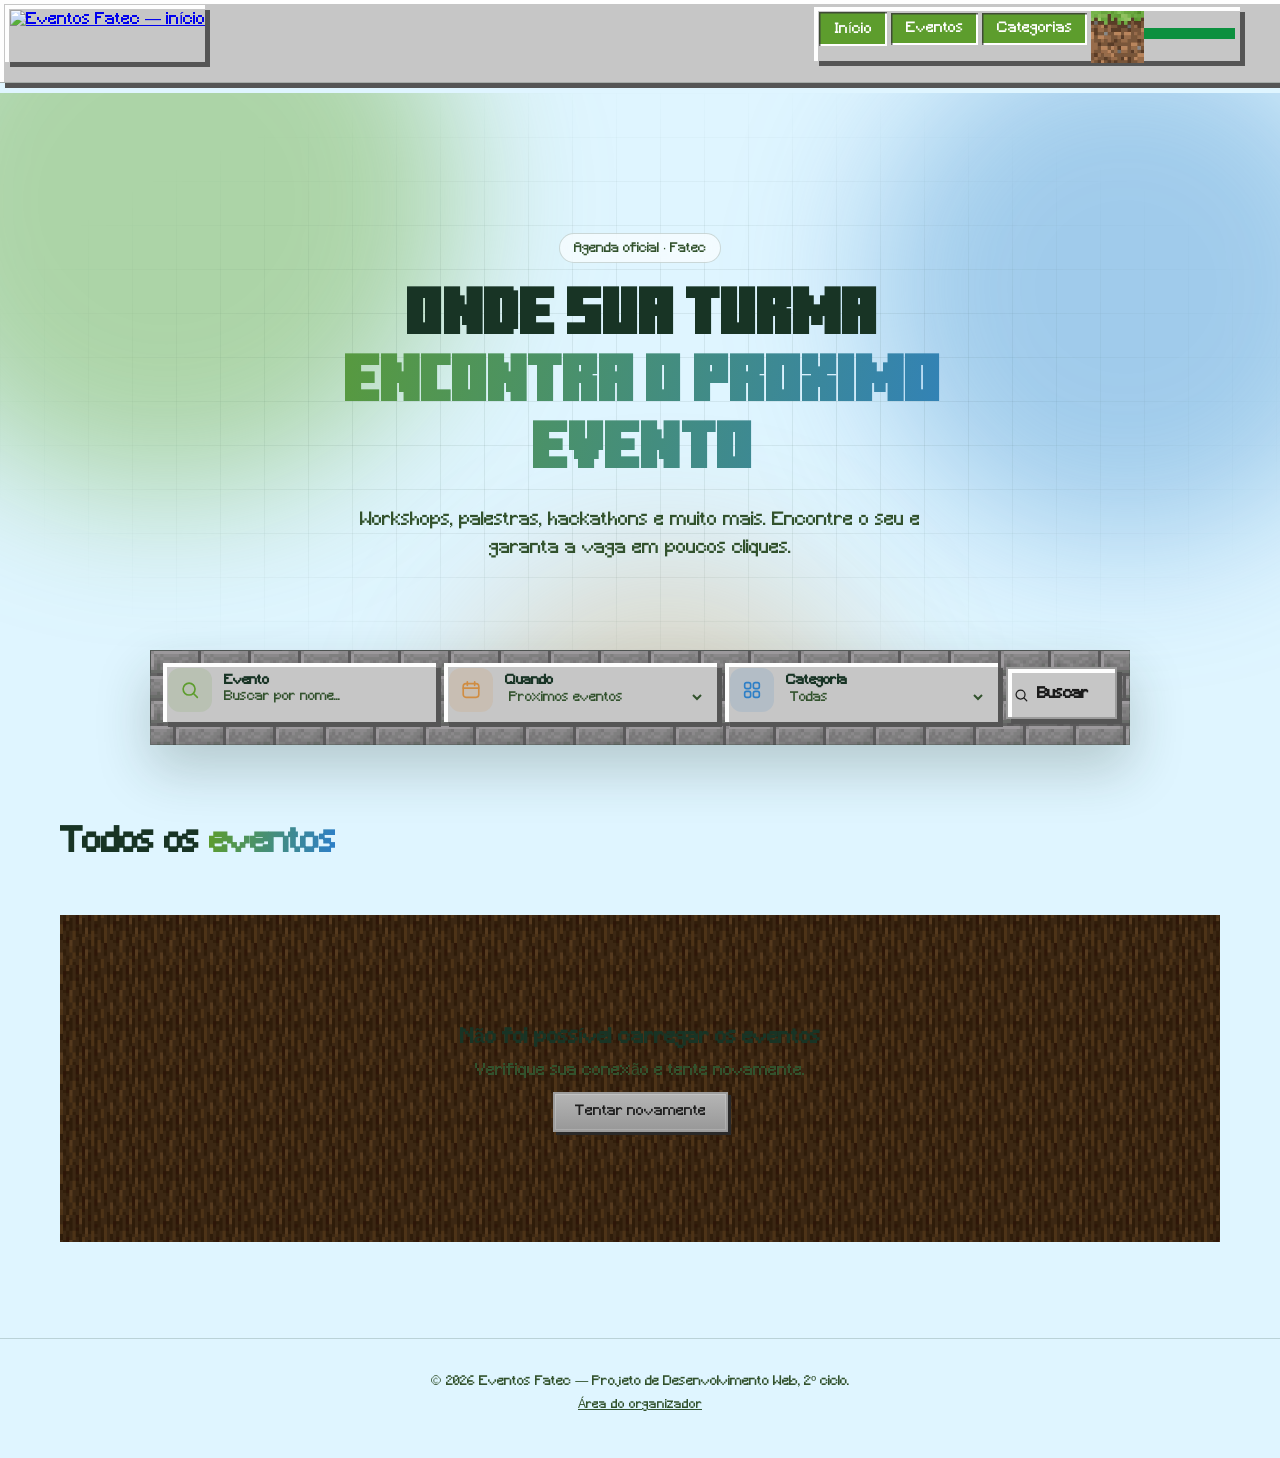
==== commit 1d2a8f53: "Finalizado (ou não)" ====
--- a/index.html
+++ b/index.html
@@ -36,14 +36,14 @@
 
         <div class="hero-content">
             <p class="eyebrow" data-reveal>Agenda oficial · Fatec</p>
-            <h1 class="title" data-reveal>Onde sua turma <span class="highlight">encontra o próximo evento</span></h1>
+            <h1 class="title" data-reveal>Onde sua turma <span class="highlight">encontra o Proximo evento</span></h1>
             <p class="description" data-reveal>Workshops, palestras, hackathons e muito mais. Encontre o seu e garanta a vaga em poucos cliques.</p>
         </div>
     </header>
 
     <main id="conteudo">
-        <form class="search-panel" id="form-busca" role="search" aria-label="Buscar eventos" data-reveal="scale">
-            <label class="search-field">
+        <form class="search-panel tijolo" id="form-busca" role="search" aria-label="Buscar eventos" data-reveal="scale">
+            <label class="search-field inventory">
                 <span class="search-icon search-icon--primary" data-icon="search"></span>
                 <span class="search-text">
                     <span class="search-label">Evento</span>
@@ -51,12 +51,12 @@
                 </span>
             </label>
 
-            <label class="search-field">
+            <label class="search-field inventory">
                 <span class="search-icon search-icon--secondary" data-icon="calendar"></span>
                 <span class="search-text">
                     <span class="search-label">Quando</span>
                     <select id="filtro-periodo" name="quando">
-                        <option value="proximos">Próximos eventos</option>
+                        <option value="proximos">Proximos eventos</option>
                         <option value="mes">Este mês</option>
                         <option value="todos">Todas as datas</option>
                         <option value="encerrados">Já encerrados</option>
@@ -64,7 +64,7 @@
                 </span>
             </label>
 
-            <label class="search-field">
+            <label class="search-field inventory">
                 <span class="search-icon search-icon--tertiary" data-icon="grid"></span>
                 <span class="search-text">
                     <span class="search-label">Categoria</span>
@@ -74,7 +74,7 @@
                 </span>
             </label>
 
-            <button type="submit" class="search-submit">
+            <button type="submit" class="search-submit inventory">
                 <span data-icon="search"></span>
                 Buscar
             </button>
@@ -87,7 +87,7 @@
                     <button type="button" class="round-button" id="carrossel-anterior" aria-label="Destaques anteriores">
                         <span class="flip" data-icon="arrow"></span>
                     </button>
-                    <button type="button" class="round-button" id="carrossel-proximo" aria-label="Próximos destaques">
+                    <button type="button" class="round-button" id="carrossel-proximo" aria-label="Proximos destaques">
                         <span data-icon="arrow"></span>
                     </button>
                 </div>
--- a/assets/css/styles.css
+++ b/assets/css/styles.css
@@ -17,6 +17,29 @@
    ============================================================================= */
 
 /* ---------- 1. Tokens ---------- */
+
+@font-face {
+    font-family: 'Minecraft';
+    src: url('../fonts/minecraft/Minecraft.otf') format('otf');
+    /*    url('../fonts/minecraft/Minecraft.ttf') format('ttf'),
+        url('../fonts/minecraft/Minecraft.woff2') format('woff2'),
+        url('../fonts/minecraft/Minecraft.woff') format('woff');
+    
+    */    font-weight: 500;
+    font-style: normal;
+    font-display: swap;
+}
+@font-face {
+    font-family: 'MinecraftTitle';
+    src: url('../fonts/minecraft/Titulo.woff') format('woff');
+    /*    url('../fonts/minecraft/Minecraft.ttf') format('ttf'),
+        url('../fonts/minecraft/Minecraft.woff2') format('woff2'),
+        url('../fonts/minecraft/Minecraft.woff') format('woff');
+    
+    */    font-weight: 500;
+    font-style: normal;
+    font-display: swap;
+}
 
 :root {
     /* Escala (não muda com o tema) */
@@ -74,6 +97,8 @@
 :root[data-theme="overworld"] {
     color-scheme: light;
 
+    --brick-image: url("../images/T_pedra.png");
+    --C-grid-bg: url("../images/C_pinheiro.png");
     --color-bg: #dff5ff;
     --color-bg-elevated: #eefbe5;
     --color-surface: #f6f0d9;
@@ -81,7 +106,7 @@
     --color-input: #fffef5;
 
     --color-text: #183425;
-    --color-text-muted: #4d5d4a;
+    --color-text-muted: #32522d;
     --color-border: rgba(20, 53, 34, .18);
     --color-border-strong: rgba(20, 53, 34, .28);
 
@@ -123,6 +148,8 @@
 :root[data-theme="nether"] {
     color-scheme: dark;
 
+    --brick-image: url("../images/T_nether.png");
+    --C-grid-bg: url("../images/C_luminosa.png");
     --color-bg: #1a0d11;
     --color-bg-elevated: #2f1217;
     --color-surface: #3d1a1c;
@@ -172,14 +199,16 @@
 :root[data-theme="end"] {
     color-scheme: dark;
 
+    --brick-image: url("../images/T_end.png");
+    --C-grid-bg: url("../images/C_obsidian.png");
     --color-bg: #120d1d;
     --color-bg-elevated: #1d1730;
     --color-surface: #241b38;
     --color-surface-2: #32244a;
     --color-input: #171224;
 
-    --color-text: #f6ecff;
-    --color-text-muted: #bfafd9;
+    --color-text: #4f2f83;
+    --color-text-muted: #af8fe2;
     --color-border: rgba(240, 229, 255, .12);
     --color-border-strong: rgba(240, 229, 255, .22);
 
@@ -232,7 +261,8 @@
 }
 
 body {
-    font-family: var(--font-sans);
+    /*font-family: var(--font-sans);*/
+    font-family: 'Minecraft', 'Arial', sans-serif;
     background-color: var(--color-bg);
     color: var(--color-text);
     min-height: 100vh;
@@ -244,8 +274,12 @@
     > main {
         flex: 1;
     }
-}
-
+
+    
+}
+h1{
+    font-family: 'MinecraftTitle', 'Minecraft', sans-serif;
+}
 input,
 select,
 textarea,
@@ -384,12 +418,12 @@
                 border-radius: 0;
                 background: linear-gradient(180deg, #b8b8b8 0%, #8d8d8d 100%);
                 color: #1b1b1b;
-                box-shadow: 3px 3px 0 var(--slot-shadow), inset 0 0 0 1px rgba(255, 255, 255, .18);
+                
                 font-size: 13px;
                 font-weight: 700;
                 text-decoration: none;
                 cursor: pointer;
-                transition: transform var(--duration-fast) var(--ease-out), box-shadow var(--duration-fast), filter var(--duration-fast);
+                
 
                 &:hover {
                     transform: translate(-1px, -1px);
@@ -420,7 +454,7 @@
 .theme-toggle .slider {
     position: absolute;
     inset: 0;
-    background: #900c3f;
+    background: #0c903f;
     transition: background-color .35s;
 }
 
@@ -1019,9 +1053,12 @@
 /* Grade de eventos */
 .event-grid {
     display: grid;
+    padding: 50px;
     grid-template-columns: repeat(auto-fill, minmax(min(100%, 270px), 1fr));
-    gap: 26px 22px;
-
+    gap: 50px 50px;
+    background-image: var(--C-grid-bg);
+    background-repeat: repeat;
+    background-size: 50px;
     > .empty-state {
         grid-column: 1 / -1;
     }
@@ -1036,8 +1073,10 @@
 .event-card-link {
     display: flex;
     flex-direction: column;
+    padding: 14px;
     gap: 14px;
     height: 100%;
+    max-width: 500px;
     color: inherit;
     text-decoration: none;
     border-radius: var(--radius-xl);
@@ -1652,21 +1691,16 @@
 
 .subscription-form .call-to-action,
 .admin-form .call-to-action {
-    background: linear-gradient(180deg, #b8b8b8 0%, #8d8d8d 100%);
     color: #1a1a1a;
-    border: 2px solid var(--slot-frame);
     padding: 13px 18px;
     border-radius: 0;
     font-size: 15px;
     font-weight: 700;
     cursor: pointer;
-    box-shadow: 4px 4px 0 var(--slot-shadow), inset 0 0 0 1px rgba(255, 255, 255, .18);
-    transition: transform var(--duration-fast) var(--ease-out), box-shadow var(--duration-fast), filter var(--duration-fast);
 
     &:hover:not(:disabled) {
-        transform: translate(-1px, -1px);
+        transform: translate(1px, 1px);
         filter: brightness(1.04);
-        box-shadow: 6px 6px 0 var(--slot-shadow), inset 0 0 0 1px rgba(255, 255, 255, .2);
     }
 }
 
@@ -1690,10 +1724,7 @@
     input,
     select,
     textarea {
-        border-radius: var(--radius-md);
         padding: 12px 15px;
-        background-color: var(--color-input);
-        border: 1px solid var(--color-border-strong);
         color: var(--color-text);
         outline: none;
         transition: border-color var(--duration-fast), box-shadow var(--duration-fast);
@@ -1805,8 +1836,7 @@
 
 .admin-panel {
     background: linear-gradient(180deg, rgba(111, 111, 111, .78) 0%, rgba(73, 73, 73, .9) 100%);
-    border: 3px solid var(--slot-frame);
-    border-radius: 0;
+    
     padding: 26px;
     box-shadow: 6px 6px 0 var(--slot-shadow), inset 0 0 0 2px rgba(255, 255, 255, .08);
 
@@ -1931,6 +1961,14 @@
         transform: translateY(-3px);
         box-shadow: var(--shadow-md);
     }
+}
+
+.tijolo,
+.admin-quicklink {
+    background-image: var(--brick-image);
+    background-size: 50px;
+    background-repeat: repeat;
+    border-radius: 0;
 }
 
 .badge {
@@ -2561,4 +2599,3 @@
         align-items: flex-start;
     }
 }
-
--- a/assets/css/mine.css
+++ b/assets/css/mine.css
@@ -1,3 +1,11 @@
+@font-face {
+    font-family: 'Minecraft';
+    src: url('../fonts/minecraft/Minecraft.woff2') format('woff2'),
+        url('../fonts/minecraft/Minecraft.woff') format('woff');
+    font-weight: 500;
+    font-style: normal;
+    font-display: swap;
+}
 .inventory {
   background: #c6c6c6;
   border-radius: 3px;
@@ -15,4 +23,8 @@
   box-shadow: inset 1.5px 1.5px 0px rgba(55, 55, 55, 0.8),
     inset -2px -2px 0px #ffffff;
     border-radius: 0;
+}
+
+h1{
+  font-family: 'MinecraftTitle', 'Minecraft', sans-serif;
 }
